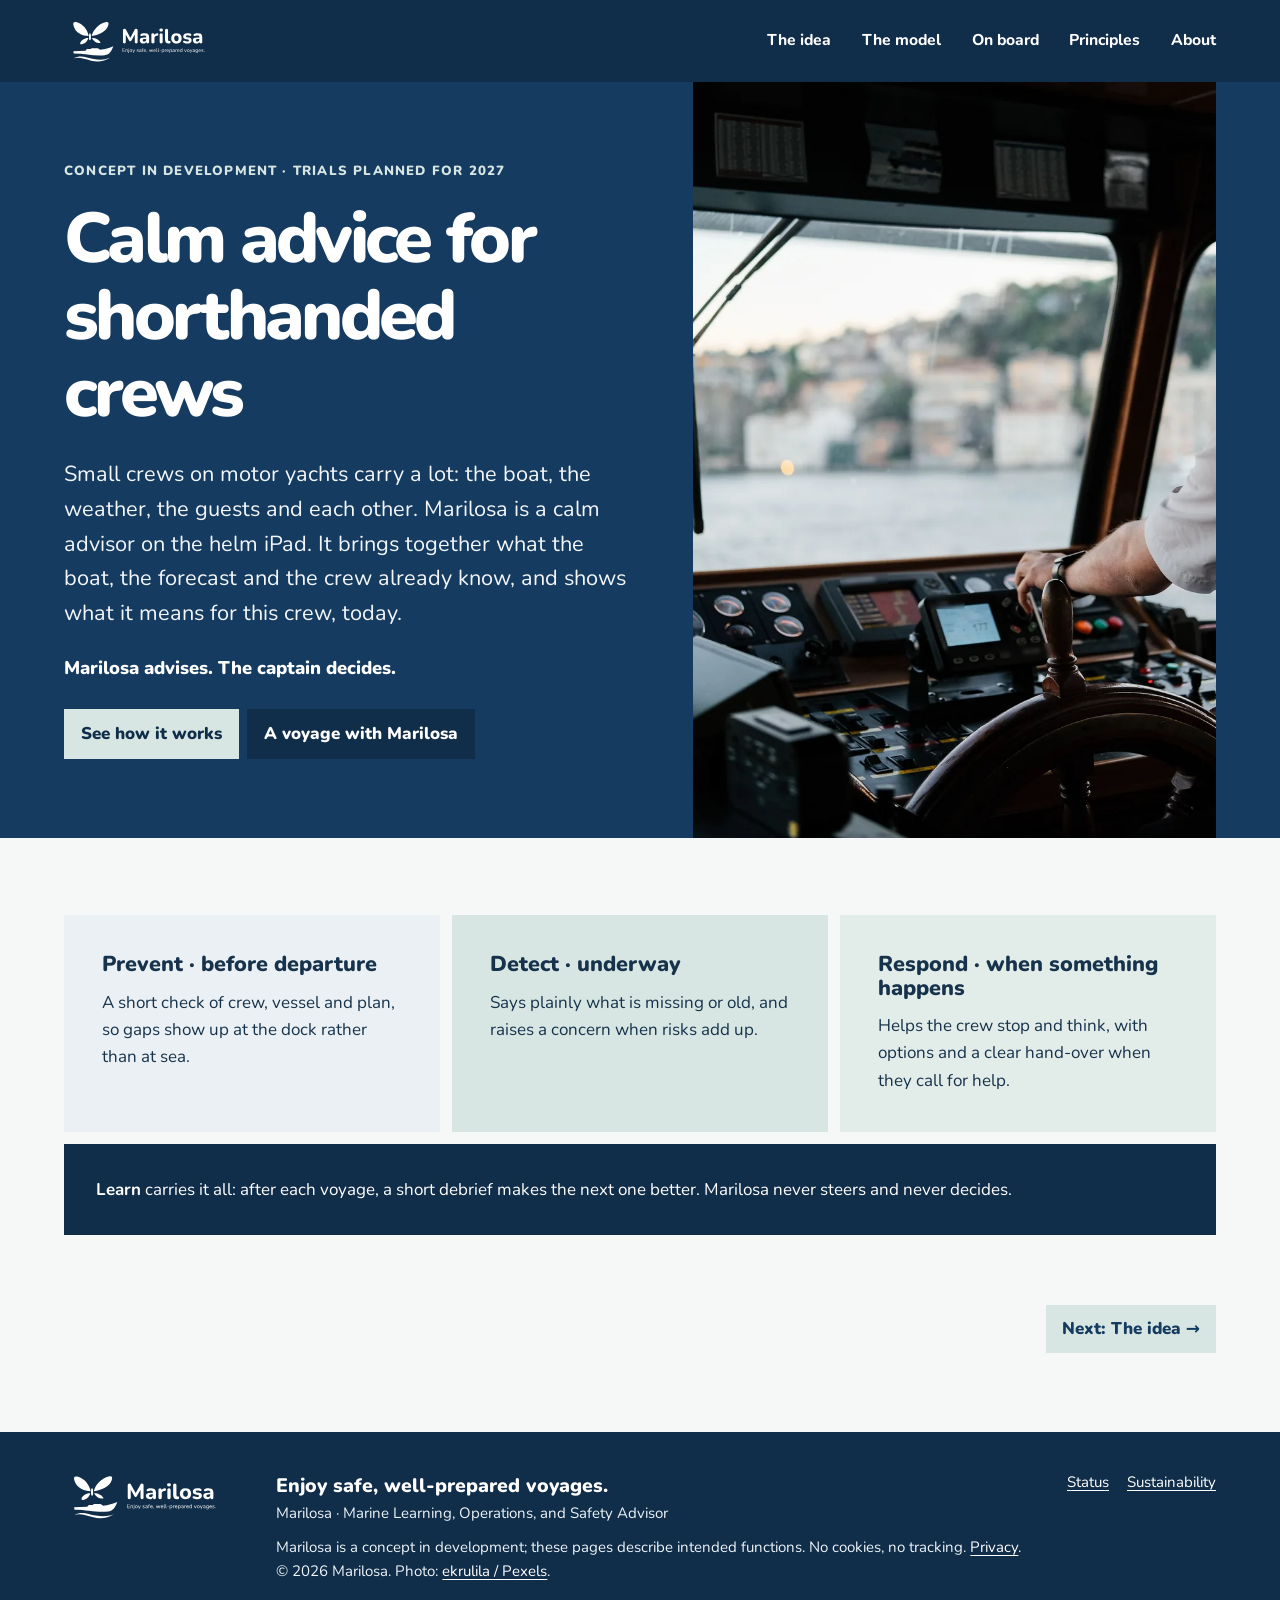
==== index.html @ 1bc6952c "Build Marilosa Design B for comparison" ====
<!doctype html>
<html lang="en">
<head>
<meta charset="utf-8">
<meta name="viewport" content="width=device-width, initial-scale=1">
<meta name="robots" content="noindex, nofollow">
<title>Marilosa · Calm advice for shorthanded crews</title>
<meta name="description" content="Marilosa is a concept for an advisory assistant for motor yachts with small crews. Marilosa advises. The captain decides.">
<link rel="icon" href="favicon.svg" type="image/svg+xml">
<link rel="apple-touch-icon" href="apple-touch-icon.png">
<link rel="canonical" href="https://marilosa.com/">
<meta property="og:type" content="website">
<meta property="og:url" content="https://marilosa.com/">
<meta property="og:site_name" content="Marilosa">
<meta property="og:title" content="Marilosa · Calm advice for shorthanded crews">
<meta property="og:description" content="Marilosa is a concept for an advisory assistant for motor yachts with small crews. Marilosa advises. The captain decides.">
<meta property="og:image" content="https://marilosa.com/assets/og-image.png">
<meta property="og:image:width" content="1200">
<meta property="og:image:height" content="630">
<meta name="twitter:card" content="summary_large_image">
<link rel="stylesheet" href="assets/site.css">
<script>document.documentElement.className='js'</script>
</head>
<body class="site page-home">
<header><div class="wrap">
  <a href="./" aria-label="Marilosa home"><img src="assets/marilosa-logo-white.svg" alt="Marilosa: Enjoy safe, well-prepared voyages."></a>
  <nav aria-label="Main"><a href="idea/">The idea</a><a href="model/">The model</a><a href="on-board/">On board</a><a href="principles/">Principles</a><a href="about/">About</a></nav>
  <details class="menu"><summary aria-label="Open menu">Menu</summary><nav aria-label="Main"><a href="idea/">The idea</a><a href="model/">The model</a><a href="on-board/">On board</a><a href="principles/">Principles</a><a href="about/">About</a></nav></details>
</div></header>
<main id="top">
<section class="page"><div class="wrap">
  <div class="hero"><div class="grid">
  <div>
    <span class="badge">Concept in development · trials planned for 2027</span>
    <h1>Calm advice for shorthanded crews</h1>
    <p class="lead">Small crews on motor yachts carry a lot: the boat, the weather, the guests and each other. Marilosa is a calm advisor on the helm iPad. It brings together what the boat, the forecast and the crew already know, and shows what it means for this crew, today.</p>
    <p class="core">Marilosa advises. The captain decides.</p>
    <p style="margin-top:20px"><a class="btn" href="model/">See how it works</a><a class="btn ghost" href="on-board/">A voyage with Marilosa</a></p>
  </div>
  <img class="photo" src="assets/photos/helm.webp" width="960" height="1200" alt="A captain’s hand on the wheel in a motor yacht wheelhouse, with instruments and a harbour town outside the windows." fetchpriority="high">
</div></div>
<div class="cols3 home-layers">
  <div class="card"><h3>Prevent · before departure</h3><p>A short check of crew, vessel and plan, so gaps show up at the dock rather than at sea.</p></div>
  <div class="card"><h3>Detect · underway</h3><p>Says plainly what is missing or old, and raises a concern when risks add up.</p></div>
  <div class="card"><h3>Respond · when something happens</h3><p>Helps the crew stop and think, with options and a clear hand-over when they call for help.</p></div>
</div>
<p class="learn-foundation"><b>Learn</b> carries it all: after each voyage, a short debrief makes the next one better. Marilosa never steers and never decides.</p>
  <div class="next"><span></span><a href="idea/">Next: The idea →</a></div>
</div></section>
</main>
<footer><div class="wrap">
  <img src="assets/marilosa-logo-white.svg" alt="Marilosa">
  <div>
    <p class="promise">Enjoy safe, well-prepared voyages.</p>
    <p>Marilosa · Marine Learning, Operations, and Safety Advisor</p>
    <p style="margin-top:10px">Marilosa is a concept in development; these pages describe intended functions. No cookies, no tracking. <a href="privacy.html" style="color:#fff">Privacy</a>. © 2026 Marilosa. Photo: <a href="https://www.pexels.com/photo/21753183/">ekrulila / Pexels</a>.</p>
  </div>
  <nav class="utility" aria-label="More about Marilosa"><a href="status/">Status</a><a href="sustainability/">Sustainability</a></nav>
</div></footer>
</body>
</html>
---- assets/site.css ----
@font-face {
  font-family: Nunito;
  src: url('../fonts/Nunito.ttf') format('truetype');
  font-weight: 200 1000;
  font-display: swap;
}

:root {
  --navy: #153b60;
  --deep: #102d49;
  --teal: #2b666e;
  --mist: #d7e6e2;
  --ice: #eaf0f3;
  --paper: #f6f8f8;
  --ink: #17334c;
  --muted: #435c6b;
  --white: #fff;
  --edge: clamp(20px, 5vw, 76px);
}

* { box-sizing: border-box; }
body {
  margin: 0;
  color: var(--ink);
  background: var(--paper);
  font: 1.0625rem/1.6 Nunito, system-ui, sans-serif;
}
img { display: block; max-width: 100%; }
a { color: var(--navy); text-underline-offset: .2em; }
a:hover { text-decoration-thickness: .13em; }
:focus-visible { outline: 3px solid #a46721; outline-offset: 4px; }
button, summary { font: inherit; }
p, ul, ol, h1, h2, h3, figure { margin: 0; }
h1, h2, h3 { line-height: 1.1; }
h1 { font-size: clamp(2.65rem, 5.5vw, 5.5rem); font-weight: 850; letter-spacing: -.052em; }
h2 { font-size: clamp(2rem, 3.6vw, 3.5rem); font-weight: 850; letter-spacing: -.04em; }
h3 { font-size: 1.35rem; font-weight: 850; }
.wrap { width: min(100%, 1440px); margin-inline: auto; padding-inline: var(--edge); }
.lead { max-width: 65ch; font-size: clamp(1.12rem, 1.7vw, 1.36rem); }
.note, .disclaimer { color: var(--muted); font-size: .94rem; }
.eyebrow, .badge {
  display: block;
  margin-bottom: 18px;
  color: var(--teal);
  font-size: .83rem;
  font-weight: 850;
  letter-spacing: .09em;
  text-transform: uppercase;
}

.site > header { position: relative; z-index: 2; color: var(--white); background: var(--deep); }
.site > header .wrap {
  display: flex;
  min-height: 82px;
  justify-content: space-between;
  align-items: center;
  gap: 24px;
}
.site > header img { width: 161px; height: auto; }
.site > header nav { display: flex; gap: clamp(14px, 2.4vw, 34px); align-items: center; }
.site > header nav a, footer a { color: var(--white); }
.site > header nav a { padding: 9px 0; font-size: .98rem; font-weight: 750; text-decoration: none; }
.site > header nav a:hover, .site > header nav a[aria-current] { text-decoration: underline; }
.menu { display: none; }

.page { padding-block: clamp(36px, 6.2vw, 96px); }
.pagehead { color: var(--white); background: var(--navy); }
.pagehead .wrap { min-height: 370px; display: grid; align-items: center; }
.pagehead .wrap:has(.mast-photo) { grid-template-columns: 1.12fr 1fr; gap: clamp(24px, 5vw, 74px); }
.pagehead .heading { padding-block: 48px; }
.pagehead h1 { max-width: 14ch; }
.pagehead .eyebrow { color: var(--mist); }
.mast-photo { width: 100%; height: 370px; object-fit: cover; }
.page-idea .mast-photo { object-position: 50% 53%; }
.page-on-board .mast-photo { object-position: 50% 62%; }
.page-about .pagehead .wrap { align-content: center; padding-block: 52px; }
.page-about .pagehead h1 { max-width: 20ch; }

.page-home .page { padding-top: 0; }
.hero {
  color: var(--white);
  background: var(--navy);
  margin-inline: calc(var(--edge) * -1);
  padding-inline: var(--edge);
  box-shadow: 0 0 0 100vmax var(--navy);
  clip-path: inset(0 -100vmax);
}
.hero .grid { display: grid; grid-template-columns: 1.08fr 1fr; align-items: stretch; gap: clamp(24px, 5vw, 76px); }
.hero .grid > div { padding-block: clamp(48px, 6.2vw, 96px); }
.hero .badge { color: var(--mist); }
.hero h1 { max-width: 13ch; }
.hero .lead { max-width: 53ch; margin-top: 24px; color: #f2f6f9; }
.hero .core { margin-top: 22px; font-size: 1.15rem; font-weight: 850; }
.hero img {
  width: 100%;
  height: 100%;
  min-height: 470px;
  max-height: 760px;
  object-fit: cover;
  object-position: 52% 54%;
}
.btn {
  display: inline-flex;
  min-height: 46px;
  align-items: center;
  padding: 11px 17px;
  margin: 7px 8px 0 0;
  background: var(--mist);
  color: var(--deep);
  font-weight: 850;
  text-decoration: none;
}
.btn.ghost { background: var(--deep); color: var(--white); }
.btn:hover, .next a:hover { text-decoration: underline; }
.cols3 { display: grid; grid-template-columns: repeat(3, minmax(0, 1fr)); gap: 12px; margin-top: 35px; }
.cols3 > div { padding: clamp(18px, 3vw, 38px); background: var(--ice); }
.home-layers { margin-top: clamp(32px, 6vw, 82px); }
.home-layers > div:nth-child(2) { background: var(--mist); }
.home-layers > div:nth-child(3) { background: #e2ece8; }
.home-layers h3 { margin-bottom: 12px; }
.learn-foundation { margin-top: 12px; padding: clamp(20px, 3vw, 32px); background: var(--deep); color: var(--white); }
.stat { margin-bottom: 12px; font-size: clamp(2.5rem, 5vw, 4.7rem); font-weight: 900; letter-spacing: -.05em; line-height: .95; }
.note { margin-top: 20px; max-width: 86ch; }

.page-model .page { background: var(--ice); }
.viewer { scroll-margin-top: 20px; }
.mvhead { margin-bottom: 22px; }
.mvh { max-width: 13ch; }
.stage { background: var(--white); }
.stage img { width: 100%; height: auto; }
.stage figure + figure { margin-top: 32px; }
.stage figcaption, .side { padding: clamp(18px, 3vw, 32px); }
.stage figcaption b, .cap b { display: block; margin-bottom: 8px; color: var(--teal); font-size: .91rem; }
.side { display: none; background: var(--mist); }
.js .side { display: block; }
.js .viewer figure, .js .viewer figcaption { display: none; }
.js .viewer figure.on { display: block; margin: 0; }
.vbar { display: grid; grid-template-columns: 1fr 1fr; gap: 9px; margin-top: 22px; }
.vbar button { min-height: 44px; border: 0; color: var(--deep); background: var(--white); font-weight: 850; cursor: pointer; }
.vbar .fwd { color: var(--white); background: var(--navy); }
.vbar button[disabled] { color: var(--muted); background: var(--ice); cursor: default; }
.dotrow { grid-column: 1 / -1; display: flex; flex-wrap: wrap; gap: 5px 12px; align-items: center; }
.dots { display: flex; }
.dots button { width: 28px; min-height: 44px; padding: 0; background: transparent; }
.dots button::after { content: ''; display: block; margin: auto; width: 10px; height: 10px; border-radius: 50%; background: var(--muted); }
.dots button.on::after { width: 14px; height: 14px; background: var(--navy); }
.count, .hint { color: var(--muted); font-size: .88rem; }
.hint { margin-top: 12px; }
@media (min-width: 900px) {
  .js .mv {
    display: grid;
    grid-template-columns: minmax(0, 1fr) minmax(250px, .56fr);
    grid-template-areas: 'stage head' 'stage side';
    align-items: start;
    gap: 16px clamp(24px, 4.2vw, 60px);
  }
  .js .stage { grid-area: stage; }
  .js .mvhead { grid-area: head; }
  .js .side { grid-area: side; align-self: start; }
}

.disclaimer { margin-block: 16px 0; padding: 14px 18px; background: var(--ice); max-width: 78ch; }
.scene { display: grid; grid-template-columns: minmax(140px, .3fr) minmax(0, 1fr); gap: clamp(18px, 5vw, 72px); margin-block: 22px; background: var(--ice); padding: clamp(20px, 3vw, 42px); }
.scene:nth-of-type(even) { background: var(--mist); }
.scene .when { color: var(--navy); font-size: 1.35rem; font-weight: 900; line-height: 1.16; }
.scene .when span { display: block; margin-top: 8px; font-size: .88rem; font-weight: 750; color: var(--muted); }
.scene p + p { margin-top: 12px; }
.say { margin-block: 12px; padding: 14px 18px; background: var(--white); }
.say b { display: block; color: var(--teal); font-size: .87rem; margin-bottom: 3px; }
.say.crew { background: #f4f8f9; }
.say.concern { background: #f7ede0; }

.pr { list-style: none; padding: 0; display: grid; grid-template-columns: repeat(2, minmax(0, 1fr)); gap: 10px; }
.pr li, .sdg > div { padding: clamp(19px, 3vw, 32px); background: var(--ice); }
.pr li:nth-child(4n+2), .pr li:nth-child(4n+3) { background: var(--mist); }
.pr b, .sdg b { display: block; color: var(--navy); font-weight: 850; margin-bottom: 5px; }
.sdg { display: grid; grid-template-columns: repeat(auto-fit, minmax(min(100%, 190px), 1fr)); gap: 10px; margin-top: 22px; }
.moved-section { margin-top: clamp(42px, 7vw, 90px); }
.moved-section h2 { margin-bottom: 14px; }
.two { display: grid; grid-template-columns: minmax(0, 1.6fr) minmax(0, 1fr); gap: clamp(20px, 5vw, 74px); align-items: center !important; padding: clamp(20px, 4vw, 60px); background: var(--mist); }
.two h2 { margin-bottom: 12px; }
.two .photo { width: 100%; height: auto; max-height: 330px; object-fit: cover; }
.status { display: grid; grid-template-columns: 1fr 1fr; gap: 22px; overflow-wrap: anywhere; }
.status > div { padding: clamp(18px, 3vw, 35px); background: var(--ice); }
.status h3 { margin-bottom: 8px; }
.status ol { padding-left: 1.2em; }
.status li + li { margin-top: 8px; }

.next { display: flex; gap: 15px; justify-content: space-between; margin-top: clamp(34px, 5.5vw, 76px); }
.next a { display: inline-flex; align-items: center; min-height: 44px; background: var(--mist); padding: 10px 16px; text-decoration: none; font-weight: 850; }
.next a:hover { text-decoration: underline; }
footer { padding-block: 38px; color: var(--white); background: var(--deep); }
footer .wrap { display: grid; grid-template-columns: 174px 1fr auto; align-items: start; gap: clamp(20px, 3vw, 44px); }
footer img { width: 174px; }
footer p { color: #ecf4f8; font-size: .94rem; }
footer .promise { font-size: 1.22rem; font-weight: 850; color: var(--white); }
.utility { display: flex; flex-wrap: wrap; gap: 6px 18px; font-size: .94rem; }
.privacy { background: var(--mist); }
.privacy .wrap { max-width: 880px; padding: clamp(22px, 6vw, 70px); background: var(--paper); min-height: 100vh; overflow-wrap: anywhere; }
.privacy header img { width: 174px; margin-bottom: 42px; }
.privacy h1 { font-size: clamp(2.5rem, 6vw, 4.4rem); }
.privacy h2 { margin: 26px 0 7px; font-size: 1.45rem; letter-spacing: -.015em; }
.privacy .muted { color: var(--muted); margin-top: 5px; }

@media (max-width: 899px) {
  .site > header .wrap { min-height: 67px; }
  .site > header .wrap > nav { display: none; }
  .menu { display: block; position: relative; }
  .menu summary { display: grid; place-items: center; min-width: 76px; min-height: 44px; padding: 5px 12px; background: var(--navy); color: var(--white); font-weight: 850; cursor: pointer; list-style: none; }
  .menu summary::-webkit-details-marker { display: none; }
  .site > header .menu nav { position: absolute; display: grid; gap: 0; right: 0; top: calc(100% + 8px); width: min(260px, 80vw); padding: 8px; background: var(--deep); }
  .site > header .menu nav a { padding: 11px 12px; }
  .pagehead .wrap { min-height: auto; }
  .pagehead .wrap:has(.mast-photo) { grid-template-columns: 1fr; gap: 0; padding-bottom: 18px; }
  .pagehead .heading { padding-block: 32px 24px; }
  .mast-photo { height: clamp(190px, 37vw, 330px); }
  .hero .grid { grid-template-columns: 1fr; gap: 0; }
  .hero .grid > div { padding-block: 36px 24px; }
  .hero img { min-height: 0; height: clamp(245px, 53vw, 460px); }
  .js .mvhead { margin-bottom: 20px; }
  .js .side { margin-top: 10px; }
  footer .wrap { grid-template-columns: 1fr; gap: 18px; }
}
@media (max-width: 590px) {
  h1 { font-size: clamp(2.42rem, 10.5vw, 3.4rem); }
  .cols3, .scene, .pr, .two, .status { grid-template-columns: 1fr; }
  .scene { gap: 14px; }
  .next { flex-wrap: wrap; }
}
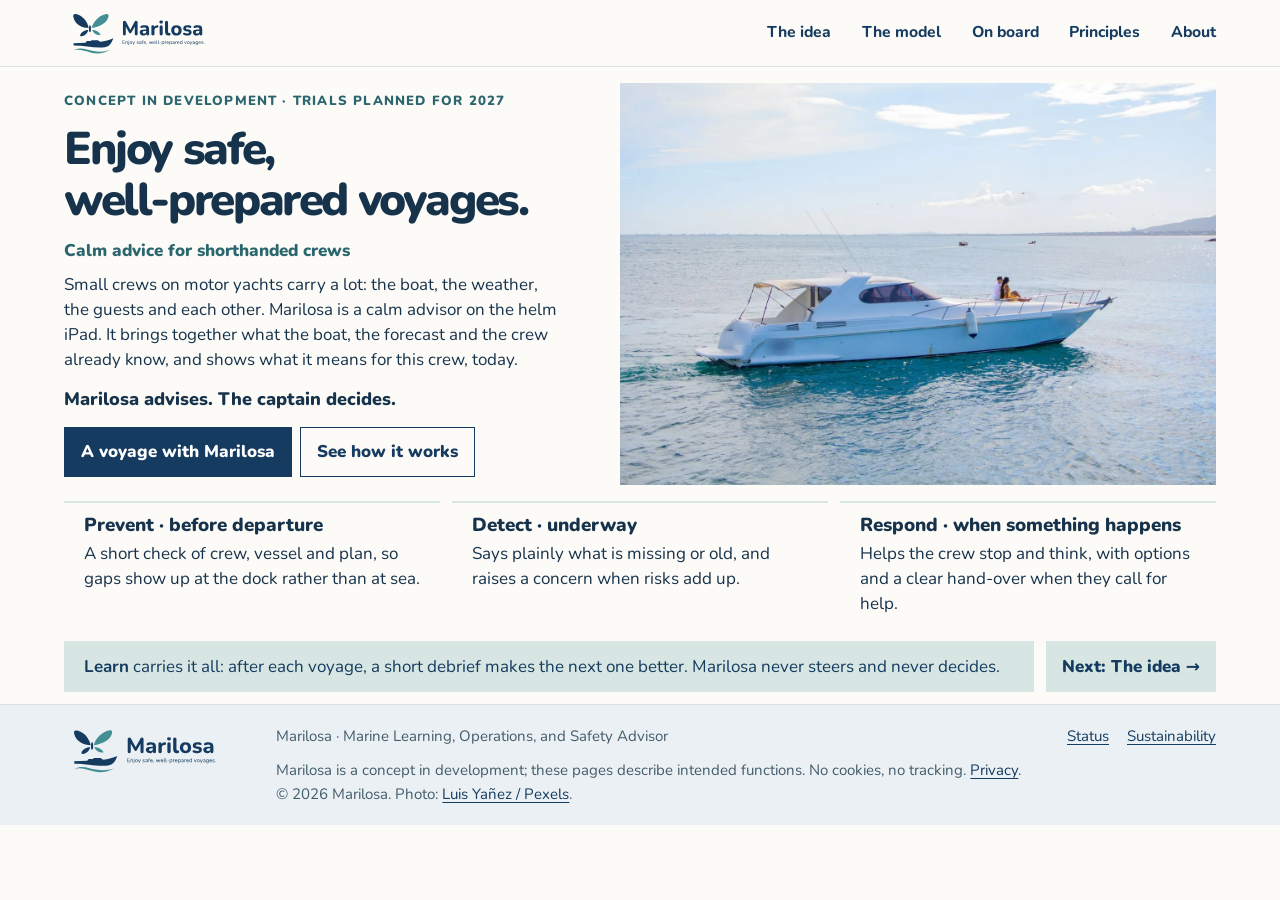
==== commit a5285583: "Lead Design B with a daylight voyage" ====
--- a/index.html
+++ b/index.html
@@ -23,7 +23,7 @@
 </head>
 <body class="site page-home">
 <header><div class="wrap">
-  <a href="./" aria-label="Marilosa home"><img src="assets/marilosa-logo-white.svg" alt="Marilosa: Enjoy safe, well-prepared voyages."></a>
+  <a href="./" aria-label="Marilosa home"><img src="assets/marilosa-logo.svg" alt="Marilosa: Enjoy safe, well-prepared voyages."></a>
   <nav aria-label="Main"><a href="idea/">The idea</a><a href="model/">The model</a><a href="on-board/">On board</a><a href="principles/">Principles</a><a href="about/">About</a></nav>
   <details class="menu"><summary aria-label="Open menu">Menu</summary><nav aria-label="Main"><a href="idea/">The idea</a><a href="model/">The model</a><a href="on-board/">On board</a><a href="principles/">Principles</a><a href="about/">About</a></nav></details>
 </div></header>
@@ -32,12 +32,13 @@
   <div class="hero"><div class="grid">
   <div>
     <span class="badge">Concept in development · trials planned for 2027</span>
-    <h1>Calm advice for shorthanded crews</h1>
+    <h1>Enjoy safe, <span>well-prepared</span> voyages.</h1>
+    <p class="hero-subtitle">Calm advice for shorthanded crews</p>
     <p class="lead">Small crews on motor yachts carry a lot: the boat, the weather, the guests and each other. Marilosa is a calm advisor on the helm iPad. It brings together what the boat, the forecast and the crew already know, and shows what it means for this crew, today.</p>
     <p class="core">Marilosa advises. The captain decides.</p>
-    <p style="margin-top:20px"><a class="btn" href="model/">See how it works</a><a class="btn ghost" href="on-board/">A voyage with Marilosa</a></p>
+    <p class="hero-actions"><a class="btn" href="on-board/">A voyage with Marilosa</a><a class="btn ghost" href="model/">See how it works</a></p>
   </div>
-  <img class="photo" src="assets/photos/helm.webp" width="960" height="1200" alt="A captain’s hand on the wheel in a motor yacht wheelhouse, with instruments and a harbour town outside the windows." fetchpriority="high">
+  <img class="photo" src="assets/photos/voyage.webp" width="1440" height="960" alt="Two people on the bow of a motor yacht cruising in calm water under a bright sky." fetchpriority="high">
 </div></div>
 <div class="cols3 home-layers">
   <div class="card"><h3>Prevent · before departure</h3><p>A short check of crew, vessel and plan, so gaps show up at the dock rather than at sea.</p></div>
@@ -49,11 +50,10 @@
 </div></section>
 </main>
 <footer><div class="wrap">
-  <img src="assets/marilosa-logo-white.svg" alt="Marilosa">
+  <img src="assets/marilosa-logo.svg" alt="Marilosa">
   <div>
-    <p class="promise">Enjoy safe, well-prepared voyages.</p>
     <p>Marilosa · Marine Learning, Operations, and Safety Advisor</p>
-    <p style="margin-top:10px">Marilosa is a concept in development; these pages describe intended functions. No cookies, no tracking. <a href="privacy.html" style="color:#fff">Privacy</a>. © 2026 Marilosa. Photo: <a href="https://www.pexels.com/photo/21753183/">ekrulila / Pexels</a>.</p>
+    <p style="margin-top:10px">Marilosa is a concept in development; these pages describe intended functions. No cookies, no tracking. <a href="privacy.html">Privacy</a>. © 2026 Marilosa. Photo: <a href="https://www.pexels.com/photo/couple-sitting-and-sailing-on-motor-yacht-26986239/">Luis Yañez / Pexels</a>.</p>
   </div>
   <nav class="utility" aria-label="More about Marilosa"><a href="status/">Status</a><a href="sustainability/">Sustainability</a></nav>
 </div></footer>
--- a/assets/site.css
+++ b/assets/site.css
@@ -11,7 +11,9 @@
   --teal: #2b666e;
   --mist: #d7e6e2;
   --ice: #eaf0f3;
-  --paper: #f6f8f8;
+  --paper: #fcfbf7;
+  --sand: #f3f1e9;
+  --line: #dbe3e1;
   --ink: #17334c;
   --muted: #435c6b;
   --white: #fff;
@@ -19,6 +21,7 @@
 }
 
 * { box-sizing: border-box; }
+html { scroll-padding-top: 94px; }
 body {
   margin: 0;
   color: var(--ink);
@@ -48,7 +51,7 @@
   text-transform: uppercase;
 }
 
-.site > header { position: relative; z-index: 2; color: var(--white); background: var(--deep); }
+.site > header { position: sticky; top: 0; z-index: 2; background: var(--paper); border-bottom: 1px solid var(--line); }
 .site > header .wrap {
   display: flex;
   min-height: 82px;
@@ -58,18 +61,16 @@
 }
 .site > header img { width: 161px; height: auto; }
 .site > header nav { display: flex; gap: clamp(14px, 2.4vw, 34px); align-items: center; }
-.site > header nav a, footer a { color: var(--white); }
 .site > header nav a { padding: 9px 0; font-size: .98rem; font-weight: 750; text-decoration: none; }
 .site > header nav a:hover, .site > header nav a[aria-current] { text-decoration: underline; }
 .menu { display: none; }
 
 .page { padding-block: clamp(36px, 6.2vw, 96px); }
-.pagehead { color: var(--white); background: var(--navy); }
+.pagehead { background: var(--sand); }
 .pagehead .wrap { min-height: 370px; display: grid; align-items: center; }
 .pagehead .wrap:has(.mast-photo) { grid-template-columns: 1.12fr 1fr; gap: clamp(24px, 5vw, 74px); }
 .pagehead .heading { padding-block: 48px; }
 .pagehead h1 { max-width: 14ch; }
-.pagehead .eyebrow { color: var(--mist); }
 .mast-photo { width: 100%; height: 370px; object-fit: cover; }
 .page-idea .mast-photo { object-position: 50% 53%; }
 .page-on-board .mast-photo { object-position: 50% 62%; }
@@ -77,48 +78,42 @@
 .page-about .pagehead h1 { max-width: 20ch; }
 
 .page-home .page { padding-top: 0; }
-.hero {
-  color: var(--white);
-  background: var(--navy);
-  margin-inline: calc(var(--edge) * -1);
-  padding-inline: var(--edge);
-  box-shadow: 0 0 0 100vmax var(--navy);
-  clip-path: inset(0 -100vmax);
-}
-.hero .grid { display: grid; grid-template-columns: 1.08fr 1fr; align-items: stretch; gap: clamp(24px, 5vw, 76px); }
+.hero { padding-top: clamp(16px, 3vh, 32px); }
+.hero .grid { display: grid; grid-template-columns: minmax(0, .91fr) minmax(0, 1.09fr); align-items: stretch; gap: clamp(24px, 4.5vw, 66px); }
 .hero .grid > div { padding-block: clamp(48px, 6.2vw, 96px); }
-.hero .badge { color: var(--mist); }
 .hero h1 { max-width: 13ch; }
-.hero .lead { max-width: 53ch; margin-top: 24px; color: #f2f6f9; }
-.hero .core { margin-top: 22px; font-size: 1.15rem; font-weight: 850; }
+.hero h1 span { white-space: nowrap; }
+.hero-subtitle { margin-top: 12px; color: var(--teal); font-weight: 850; }
+.hero .lead { max-width: 53ch; margin-top: 12px; }
+.hero .core { margin-top: 14px; font-size: 1.13rem; font-weight: 850; }
+.hero-actions { display: flex; flex-wrap: wrap; gap: 8px; margin-top: 15px; }
 .hero img {
   width: 100%;
   height: 100%;
   min-height: 470px;
   max-height: 760px;
   object-fit: cover;
-  object-position: 52% 54%;
+  object-position: center;
 }
 .btn {
   display: inline-flex;
   min-height: 46px;
   align-items: center;
-  padding: 11px 17px;
-  margin: 7px 8px 0 0;
-  background: var(--mist);
-  color: var(--deep);
+  padding: 10px 16px;
+  border: 1px solid var(--navy);
+  background: var(--navy);
+  color: var(--white);
   font-weight: 850;
   text-decoration: none;
 }
-.btn.ghost { background: var(--deep); color: var(--white); }
+.btn.ghost { background: transparent; color: var(--navy); }
 .btn:hover, .next a:hover { text-decoration: underline; }
 .cols3 { display: grid; grid-template-columns: repeat(3, minmax(0, 1fr)); gap: 12px; margin-top: 35px; }
 .cols3 > div { padding: clamp(18px, 3vw, 38px); background: var(--ice); }
 .home-layers { margin-top: clamp(32px, 6vw, 82px); }
-.home-layers > div:nth-child(2) { background: var(--mist); }
-.home-layers > div:nth-child(3) { background: #e2ece8; }
+.home-layers > .card { background: var(--paper); border-top: 2px solid var(--mist); }
 .home-layers h3 { margin-bottom: 12px; }
-.learn-foundation { margin-top: 12px; padding: clamp(20px, 3vw, 32px); background: var(--deep); color: var(--white); }
+.learn-foundation { margin-top: 12px; padding: clamp(20px, 3vw, 32px); background: var(--mist); color: var(--navy); }
 .stat { margin-bottom: 12px; font-size: clamp(2.5rem, 5vw, 4.7rem); font-weight: 900; letter-spacing: -.05em; line-height: .95; }
 .note { margin-top: 20px; max-width: 86ch; }
 
@@ -189,11 +184,11 @@
 .next { display: flex; gap: 15px; justify-content: space-between; margin-top: clamp(34px, 5.5vw, 76px); }
 .next a { display: inline-flex; align-items: center; min-height: 44px; background: var(--mist); padding: 10px 16px; text-decoration: none; font-weight: 850; }
 .next a:hover { text-decoration: underline; }
-footer { padding-block: 38px; color: var(--white); background: var(--deep); }
+footer { padding-block: 38px; background: var(--ice); border-top: 1px solid var(--line); }
 footer .wrap { display: grid; grid-template-columns: 174px 1fr auto; align-items: start; gap: clamp(20px, 3vw, 44px); }
 footer img { width: 174px; }
-footer p { color: #ecf4f8; font-size: .94rem; }
-footer .promise { font-size: 1.22rem; font-weight: 850; color: var(--white); }
+footer p { color: var(--muted); font-size: .94rem; }
+footer .promise { font-size: 1.22rem; font-weight: 850; color: var(--navy); }
 .utility { display: flex; flex-wrap: wrap; gap: 6px 18px; font-size: .94rem; }
 .privacy { background: var(--mist); }
 .privacy .wrap { max-width: 880px; padding: clamp(22px, 6vw, 70px); background: var(--paper); min-height: 100vh; overflow-wrap: anywhere; }
@@ -202,20 +197,54 @@
 .privacy h2 { margin: 26px 0 7px; font-size: 1.45rem; letter-spacing: -.015em; }
 .privacy .muted { color: var(--muted); margin-top: 5px; }
 
+@media (min-width: 900px) {
+  .page-home > header .wrap { min-height: 66px; }
+  .page-home .page { padding-bottom: 12px; }
+  .hero { padding-top: 16px; }
+  .hero .grid > div { padding-block: 8px; }
+  .hero .badge { margin-bottom: 12px; }
+  .hero h1 { max-width: none; font-size: clamp(2.55rem, 3.58vw, 3.5rem); }
+  .hero .lead { margin-top: 8px; font-size: clamp(1.06rem, 1.22vw, 1.18rem); line-height: 1.48; }
+  .hero .core { margin-top: 12px; }
+  .hero-actions { margin-top: 14px; }
+  .hero img { height: 0; min-height: 100%; max-height: none; }
+  .home-layers { margin-top: 16px; }
+  .home-layers > .card { padding: 12px 20px; }
+  .home-layers h3 { margin-bottom: 7px; font-size: 1.18rem; }
+  .home-layers p { line-height: 1.46; }
+  .learn-foundation { padding: 12px 20px; }
+  .page-home .next { margin-top: 13px; }
+  .page-home footer { padding-block: 19px; }
+}
+@media (min-width: 1120px) {
+  .page-home .page > .wrap {
+    display: grid;
+    grid-template-columns: minmax(0, 1fr) auto;
+    column-gap: 12px;
+  }
+  .page-home .hero, .home-layers { grid-column: 1 / -1; }
+  .page-home .next { align-items: stretch; margin-top: 12px; }
+  .page-home .next > span { display: none; }
+}
+
 @media (max-width: 899px) {
+  html { scroll-padding-top: 79px; }
   .site > header .wrap { min-height: 67px; }
   .site > header .wrap > nav { display: none; }
   .menu { display: block; position: relative; }
-  .menu summary { display: grid; place-items: center; min-width: 76px; min-height: 44px; padding: 5px 12px; background: var(--navy); color: var(--white); font-weight: 850; cursor: pointer; list-style: none; }
+  .menu summary { display: grid; place-items: center; min-width: 76px; min-height: 44px; padding: 5px 12px; background: var(--mist); color: var(--navy); font-weight: 850; cursor: pointer; list-style: none; }
   .menu summary::-webkit-details-marker { display: none; }
-  .site > header .menu nav { position: absolute; display: grid; gap: 0; right: 0; top: calc(100% + 8px); width: min(260px, 80vw); padding: 8px; background: var(--deep); }
+  .site > header .menu nav { position: absolute; display: grid; gap: 0; right: 0; top: calc(100% + 8px); width: min(260px, 80vw); max-height: calc(100dvh - 76px); overflow-y: auto; padding: 8px; background: var(--paper); border: 1px solid var(--line); }
   .site > header .menu nav a { padding: 11px 12px; }
   .pagehead .wrap { min-height: auto; }
   .pagehead .wrap:has(.mast-photo) { grid-template-columns: 1fr; gap: 0; padding-bottom: 18px; }
   .pagehead .heading { padding-block: 32px 24px; }
   .mast-photo { height: clamp(190px, 37vw, 330px); }
   .hero .grid { grid-template-columns: 1fr; gap: 0; }
-  .hero .grid > div { padding-block: 36px 24px; }
+  .hero .grid > div { padding-block: 10px 22px; }
+  .hero img { grid-row: 1; }
+  .hero .grid > div { grid-row: 2; }
+  .hero .badge { margin-bottom: 9px; }
   .hero img { min-height: 0; height: clamp(245px, 53vw, 460px); }
   .js .mvhead { margin-bottom: 20px; }
   .js .side { margin-top: 10px; }
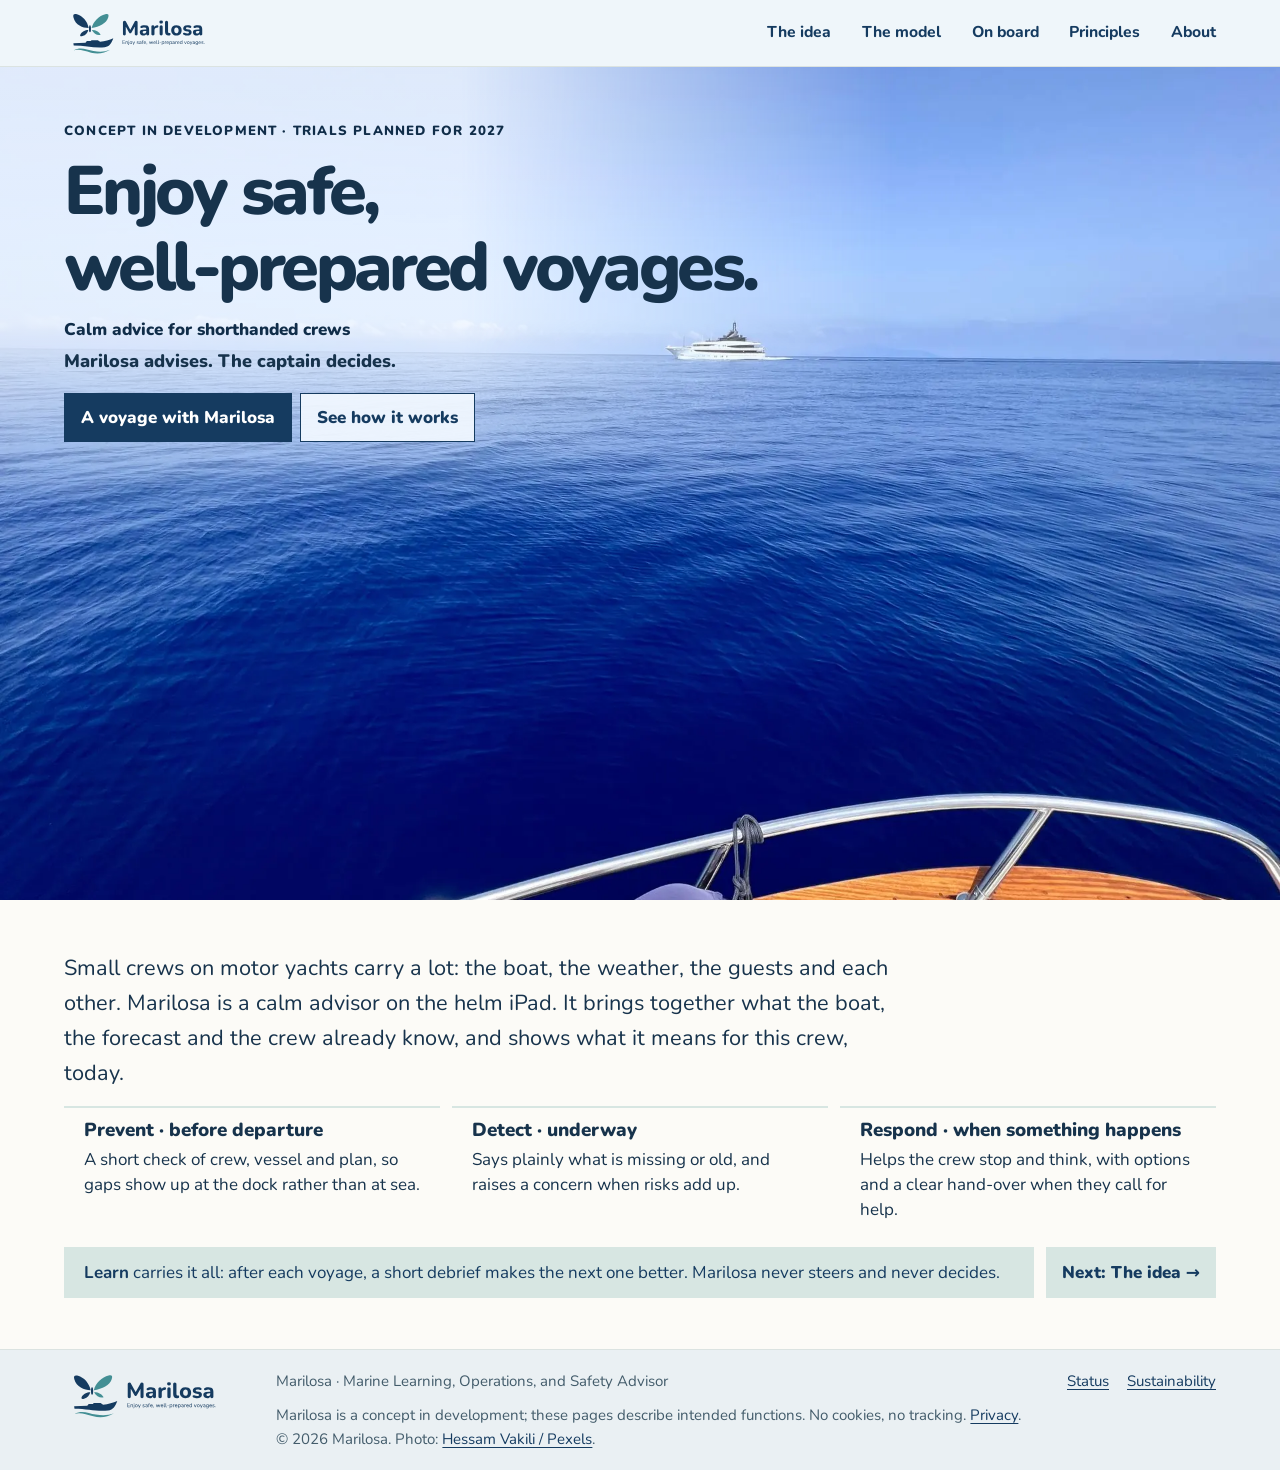
==== commit 8ff8da45: "Give Design B a full-screen ocean opening" ====
--- a/index.html
+++ b/index.html
@@ -28,18 +28,18 @@
   <details class="menu"><summary aria-label="Open menu">Menu</summary><nav aria-label="Main"><a href="idea/">The idea</a><a href="model/">The model</a><a href="on-board/">On board</a><a href="principles/">Principles</a><a href="about/">About</a></nav></details>
 </div></header>
 <main id="top">
-<section class="page"><div class="wrap">
-  <div class="hero"><div class="grid">
-  <div>
+<section class="hero" aria-labelledby="home-heading">
+  <img class="hero-photo" src="assets/photos/open-ocean.webp" width="1920" height="1440" alt="" fetchpriority="high">
+  <div class="wrap hero-content">
     <span class="badge">Concept in development · trials planned for 2027</span>
-    <h1>Enjoy safe, <span>well-prepared</span> voyages.</h1>
+    <h1 id="home-heading">Enjoy safe, <span>well-prepared</span> voyages.</h1>
     <p class="hero-subtitle">Calm advice for shorthanded crews</p>
-    <p class="lead">Small crews on motor yachts carry a lot: the boat, the weather, the guests and each other. Marilosa is a calm advisor on the helm iPad. It brings together what the boat, the forecast and the crew already know, and shows what it means for this crew, today.</p>
     <p class="core">Marilosa advises. The captain decides.</p>
     <p class="hero-actions"><a class="btn" href="on-board/">A voyage with Marilosa</a><a class="btn ghost" href="model/">See how it works</a></p>
   </div>
-  <img class="photo" src="assets/photos/voyage.webp" width="1440" height="960" alt="Two people on the bow of a motor yacht cruising in calm water under a bright sky." fetchpriority="high">
-</div></div>
+</section>
+<section class="page"><div class="wrap">
+  <p class="lead">Small crews on motor yachts carry a lot: the boat, the weather, the guests and each other. Marilosa is a calm advisor on the helm iPad. It brings together what the boat, the forecast and the crew already know, and shows what it means for this crew, today.</p>
 <div class="cols3 home-layers">
   <div class="card"><h3>Prevent · before departure</h3><p>A short check of crew, vessel and plan, so gaps show up at the dock rather than at sea.</p></div>
   <div class="card"><h3>Detect · underway</h3><p>Says plainly what is missing or old, and raises a concern when risks add up.</p></div>
@@ -53,7 +53,7 @@
   <img src="assets/marilosa-logo.svg" alt="Marilosa">
   <div>
     <p>Marilosa · Marine Learning, Operations, and Safety Advisor</p>
-    <p style="margin-top:10px">Marilosa is a concept in development; these pages describe intended functions. No cookies, no tracking. <a href="privacy.html">Privacy</a>. © 2026 Marilosa. Photo: <a href="https://www.pexels.com/photo/couple-sitting-and-sailing-on-motor-yacht-26986239/">Luis Yañez / Pexels</a>.</p>
+    <p style="margin-top:10px">Marilosa is a concept in development; these pages describe intended functions. No cookies, no tracking. <a href="privacy.html">Privacy</a>. © 2026 Marilosa. Photo: <a href="https://www.pexels.com/photo/clear-sky-over-blue-sea-with-vessel-15027791/">Hessam Vakili / Pexels</a>.</p>
   </div>
   <nav class="utility" aria-label="More about Marilosa"><a href="status/">Status</a><a href="sustainability/">Sustainability</a></nav>
 </div></footer>
--- a/assets/site.css
+++ b/assets/site.css
@@ -77,24 +77,45 @@
 .page-about .pagehead .wrap { align-content: center; padding-block: 52px; }
 .page-about .pagehead h1 { max-width: 20ch; }
 
-.page-home .page { padding-top: 0; }
-.hero { padding-top: clamp(16px, 3vh, 32px); }
-.hero .grid { display: grid; grid-template-columns: minmax(0, .91fr) minmax(0, 1.09fr); align-items: stretch; gap: clamp(24px, 4.5vw, 66px); }
-.hero .grid > div { padding-block: clamp(48px, 6.2vw, 96px); }
-.hero h1 { max-width: 13ch; }
-.hero h1 span { white-space: nowrap; }
-.hero-subtitle { margin-top: 12px; color: var(--teal); font-weight: 850; }
-.hero .lead { max-width: 53ch; margin-top: 12px; }
-.hero .core { margin-top: 14px; font-size: 1.13rem; font-weight: 850; }
-.hero-actions { display: flex; flex-wrap: wrap; gap: 8px; margin-top: 15px; }
-.hero img {
+.page-home { --home-header-height: 67px; }
+.page-home > header { background: #eff6fa; }
+.page-home > header .wrap { min-height: calc(var(--home-header-height) - 1px); }
+.hero {
+  position: relative;
+  isolation: isolate;
+  min-height: max(31rem, 100vh);
+  min-height: max(31rem, 100svh);
+  margin-top: calc(-1 * var(--home-header-height));
+  padding-block: calc(var(--home-header-height) + clamp(24px, 6vh, 68px)) 36px;
+  background: #e4eef8;
+}
+.hero-photo, .hero::before {
+  position: absolute;
+  inset: 0;
   width: 100%;
   height: 100%;
-  min-height: 470px;
-  max-height: 760px;
+}
+.hero-photo {
+  z-index: -2;
   object-fit: cover;
-  object-position: center;
-}
+  object-position: center 28%;
+}
+.hero::before {
+  z-index: -1;
+  content: '';
+  background: linear-gradient(180deg, #f2f8ffd9 0%, #f2f8ffd1 20rem, #f2f8ff00 32rem);
+}
+.hero h1 {
+  max-width: 17ch;
+  font-size: clamp(2.65rem, 5.35vw, 5.5rem);
+}
+.hero h1 span { white-space: nowrap; }
+.hero .badge { margin-bottom: 12px; color: var(--deep); }
+.hero-subtitle { margin-top: 11px; color: var(--deep); font-weight: 850; }
+.hero .core { margin-top: 4px; font-size: 1.13rem; font-weight: 850; }
+.hero-actions { display: flex; flex-wrap: wrap; gap: 8px; margin-top: 17px; }
+.page-home .page { padding-block: clamp(26px, 4vw, 56px); }
+.page-home .page .lead { grid-column: 1 / -1; }
 .btn {
   display: inline-flex;
   min-height: 46px;
@@ -106,7 +127,7 @@
   font-weight: 850;
   text-decoration: none;
 }
-.btn.ghost { background: transparent; color: var(--navy); }
+.btn.ghost { background: #f2f8ffed; color: var(--navy); }
 .btn:hover, .next a:hover { text-decoration: underline; }
 .cols3 { display: grid; grid-template-columns: repeat(3, minmax(0, 1fr)); gap: 12px; margin-top: 35px; }
 .cols3 > div { padding: clamp(18px, 3vw, 38px); background: var(--ice); }
@@ -198,16 +219,7 @@
 .privacy .muted { color: var(--muted); margin-top: 5px; }
 
 @media (min-width: 900px) {
-  .page-home > header .wrap { min-height: 66px; }
-  .page-home .page { padding-bottom: 12px; }
-  .hero { padding-top: 16px; }
-  .hero .grid > div { padding-block: 8px; }
-  .hero .badge { margin-bottom: 12px; }
-  .hero h1 { max-width: none; font-size: clamp(2.55rem, 3.58vw, 3.5rem); }
-  .hero .lead { margin-top: 8px; font-size: clamp(1.06rem, 1.22vw, 1.18rem); line-height: 1.48; }
-  .hero .core { margin-top: 12px; }
-  .hero-actions { margin-top: 14px; }
-  .hero img { height: 0; min-height: 100%; max-height: none; }
+  .hero::before { mask-image: linear-gradient(90deg, #000 36%, transparent 70%); }
   .home-layers { margin-top: 16px; }
   .home-layers > .card { padding: 12px 20px; }
   .home-layers h3 { margin-bottom: 7px; font-size: 1.18rem; }
@@ -222,7 +234,7 @@
     grid-template-columns: minmax(0, 1fr) auto;
     column-gap: 12px;
   }
-  .page-home .hero, .home-layers { grid-column: 1 / -1; }
+  .home-layers { grid-column: 1 / -1; }
   .page-home .next { align-items: stretch; margin-top: 12px; }
   .page-home .next > span { display: none; }
 }
@@ -240,12 +252,12 @@
   .pagehead .wrap:has(.mast-photo) { grid-template-columns: 1fr; gap: 0; padding-bottom: 18px; }
   .pagehead .heading { padding-block: 32px 24px; }
   .mast-photo { height: clamp(190px, 37vw, 330px); }
-  .hero .grid { grid-template-columns: 1fr; gap: 0; }
-  .hero .grid > div { padding-block: 10px 22px; }
-  .hero img { grid-row: 1; }
-  .hero .grid > div { grid-row: 2; }
-  .hero .badge { margin-bottom: 9px; }
-  .hero img { min-height: 0; height: clamp(245px, 53vw, 460px); }
+  .page-home { --home-header-height: 68px; }
+  .hero-photo { object-position: 57% 25%; }
+  .hero::before {
+    background: linear-gradient(180deg, #f2f8ffe8 0%, #f2f8ffd9 20rem, #f2f8ff00 29rem);
+  }
+  .hero .core { font-size: 1.04rem; }
   .js .mvhead { margin-bottom: 20px; }
   .js .side { margin-top: 10px; }
   footer .wrap { grid-template-columns: 1fr; gap: 18px; }
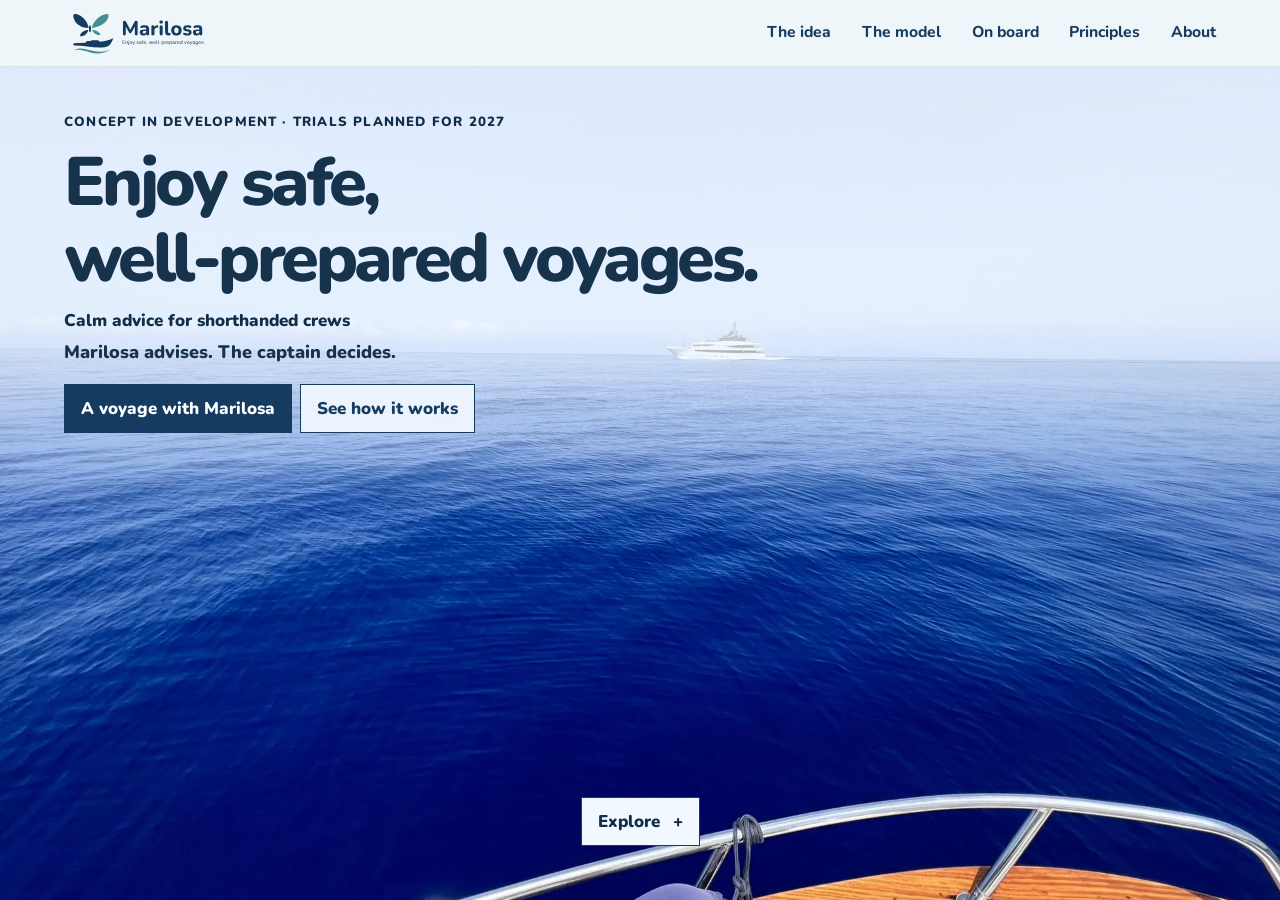
==== commit d9504651: "Open the homepage overview without scrolling" ====
--- a/index.html
+++ b/index.html
@@ -37,25 +37,48 @@
     <p class="core">Marilosa advises. The captain decides.</p>
     <p class="hero-actions"><a class="btn" href="on-board/">A voyage with Marilosa</a><a class="btn ghost" href="model/">See how it works</a></p>
   </div>
+  <button class="btn explore-button" type="button" aria-haspopup="dialog" id="open-explore">Explore <span aria-hidden="true">+</span></button>
 </section>
-<section class="page"><div class="wrap">
+<dialog class="explore-dialog" id="explore" aria-labelledby="explore-title">
+  <header class="explore-header">
+    <h2 id="explore-title">Explore Marilosa</h2>
+    <form method="dialog"><button type="submit" autofocus aria-label="Close overview">×</button></form>
+  </header>
   <p class="lead">Small crews on motor yachts carry a lot: the boat, the weather, the guests and each other. Marilosa is a calm advisor on the helm iPad. It brings together what the boat, the forecast and the crew already know, and shows what it means for this crew, today.</p>
-<div class="cols3 home-layers">
-  <div class="card"><h3>Prevent · before departure</h3><p>A short check of crew, vessel and plan, so gaps show up at the dock rather than at sea.</p></div>
-  <div class="card"><h3>Detect · underway</h3><p>Says plainly what is missing or old, and raises a concern when risks add up.</p></div>
-  <div class="card"><h3>Respond · when something happens</h3><p>Helps the crew stop and think, with options and a clear hand-over when they call for help.</p></div>
-</div>
-<p class="learn-foundation"><b>Learn</b> carries it all: after each voyage, a short debrief makes the next one better. Marilosa never steers and never decides.</p>
-  <div class="next"><span></span><a href="idea/">Next: The idea →</a></div>
-</div></section>
+  <div class="explore-choices" role="group" aria-label="Voyage stages">
+    <button type="button" aria-pressed="true">Prevent</button>
+    <button type="button" aria-pressed="false">Detect</button>
+    <button type="button" aria-pressed="false">Respond</button>
+    <button type="button" aria-pressed="false">Learn</button>
+  </div>
+  <div class="explore-detail" aria-live="polite">
+    <div data-panel><h3>Prevent · before departure</h3><p>A short check of crew, vessel and plan, so gaps show up at the dock rather than at sea.</p></div>
+    <div data-panel hidden><h3>Detect · underway</h3><p>Says plainly what is missing or old, and raises a concern when risks add up.</p></div>
+    <div data-panel hidden><h3>Respond · when something happens</h3><p>Helps the crew stop and think, with options and a clear hand-over when they call for help.</p></div>
+    <div data-panel hidden><p><b>Learn</b> carries it all: after each voyage, a short debrief makes the next one better. Marilosa never steers and never decides.</p></div>
+  </div>
+  <a class="explore-next" href="idea/">Next: The idea →</a>
+  <footer class="explore-footer">
+    <details>
+      <summary>Site information</summary>
+      <p>Marilosa · Marine Learning, Operations, and Safety Advisor</p>
+      <p>Marilosa is a concept in development; these pages describe intended functions. No cookies, no tracking. <a href="privacy.html">Privacy</a>. © 2026 Marilosa. Photo: <a href="https://www.pexels.com/photo/clear-sky-over-blue-sea-with-vessel-15027791/">Hessam Vakili / Pexels</a>.</p>
+      <nav class="utility" aria-label="More about Marilosa"><a href="status/">Status</a><a href="sustainability/">Sustainability</a></nav>
+    </details>
+  </footer>
+</dialog>
 </main>
-<footer><div class="wrap">
-  <img src="assets/marilosa-logo.svg" alt="Marilosa">
-  <div>
-    <p>Marilosa · Marine Learning, Operations, and Safety Advisor</p>
-    <p style="margin-top:10px">Marilosa is a concept in development; these pages describe intended functions. No cookies, no tracking. <a href="privacy.html">Privacy</a>. © 2026 Marilosa. Photo: <a href="https://www.pexels.com/photo/clear-sky-over-blue-sea-with-vessel-15027791/">Hessam Vakili / Pexels</a>.</p>
-  </div>
-  <nav class="utility" aria-label="More about Marilosa"><a href="status/">Status</a><a href="sustainability/">Sustainability</a></nav>
-</div></footer>
+<script>
+  const explore = document.querySelector('#explore');
+  document.querySelector('#open-explore').addEventListener('click', () => explore.showModal());
+  const choices = [...explore.querySelectorAll('.explore-choices button')];
+  const panels = [...explore.querySelectorAll('[data-panel]')];
+  choices.forEach((choice, index) => choice.addEventListener('click', () => {
+    choices.forEach((button, position) => {
+      button.setAttribute('aria-pressed', String(position === index));
+      panels[position].hidden = position !== index;
+    });
+  }));
+</script>
 </body>
 </html>
--- a/assets/site.css
+++ b/assets/site.css
@@ -86,7 +86,9 @@
   min-height: max(31rem, 100vh);
   min-height: max(31rem, 100svh);
   margin-top: calc(-1 * var(--home-header-height));
-  padding-block: calc(var(--home-header-height) + clamp(24px, 6vh, 68px)) 36px;
+  display: grid;
+  grid-template-rows: 1fr auto;
+  padding-block: calc(var(--home-header-height) + clamp(18px, 5vh, 62px)) clamp(20px, 6vh, 62px);
   background: #e4eef8;
 }
 .hero-photo, .hero::before {
@@ -114,8 +116,58 @@
 .hero-subtitle { margin-top: 11px; color: var(--deep); font-weight: 850; }
 .hero .core { margin-top: 4px; font-size: 1.13rem; font-weight: 850; }
 .hero-actions { display: flex; flex-wrap: wrap; gap: 8px; margin-top: 17px; }
-.page-home .page { padding-block: clamp(26px, 4vw, 56px); }
-.page-home .page .lead { grid-column: 1 / -1; }
+.hero .explore-button {
+  justify-self: center;
+  gap: 13px;
+  margin-top: 24px;
+  background: #f2f8ff;
+  color: var(--deep);
+  cursor: pointer;
+}
+.explore-dialog {
+  width: min(calc(100% - 24px), 700px);
+  max-height: calc(100% - 24px);
+  padding: clamp(16px, 3vw, 32px);
+  border: 1px solid var(--line);
+  color: var(--ink);
+  background: var(--paper);
+}
+.explore-dialog::backdrop { background: #102d49b8; }
+.explore-header { display: flex; align-items: center; justify-content: space-between; gap: 8px; }
+.explore-header h2 { font-size: clamp(1.55rem, 4vw, 2.4rem); }
+.explore-header button {
+  width: 44px;
+  height: 44px;
+  border: 0;
+  background: var(--mist);
+  color: var(--deep);
+  font-size: 1.6rem;
+  cursor: pointer;
+}
+.explore-dialog .lead { margin-top: 12px; font-size: 1rem; line-height: 1.5; }
+.explore-choices {
+  display: grid;
+  grid-template-columns: repeat(4, minmax(0, 1fr));
+  gap: 4px;
+  margin-top: 16px;
+}
+.explore-choices button {
+  min-height: 44px;
+  padding: 4px;
+  border: 0;
+  background: var(--ice);
+  color: var(--deep);
+  font-weight: 850;
+  cursor: pointer;
+}
+.explore-choices [aria-pressed="true"] { background: var(--deep); color: var(--white); }
+.explore-detail { min-height: 7rem; padding: 12px; background: var(--ice); line-height: 1.45; }
+.explore-detail h3 { margin-bottom: 6px; font-size: 1rem; }
+.explore-next { display: inline-flex; align-items: center; min-height: 44px; font-weight: 850; }
+.explore-footer { padding: 10px 0 0; background: transparent; }
+.explore-footer summary { min-height: 40px; padding-block: 8px; font-weight: 750; cursor: pointer; }
+.explore-footer p, .explore-footer .utility { font-size: .8rem; line-height: 1.45; }
+.explore-footer .utility a { display: inline-flex; align-items: center; min-height: 36px; }
 .btn {
   display: inline-flex;
   min-height: 46px;
@@ -131,10 +183,6 @@
 .btn:hover, .next a:hover { text-decoration: underline; }
 .cols3 { display: grid; grid-template-columns: repeat(3, minmax(0, 1fr)); gap: 12px; margin-top: 35px; }
 .cols3 > div { padding: clamp(18px, 3vw, 38px); background: var(--ice); }
-.home-layers { margin-top: clamp(32px, 6vw, 82px); }
-.home-layers > .card { background: var(--paper); border-top: 2px solid var(--mist); }
-.home-layers h3 { margin-bottom: 12px; }
-.learn-foundation { margin-top: 12px; padding: clamp(20px, 3vw, 32px); background: var(--mist); color: var(--navy); }
 .stat { margin-bottom: 12px; font-size: clamp(2.5rem, 5vw, 4.7rem); font-weight: 900; letter-spacing: -.05em; line-height: .95; }
 .note { margin-top: 20px; max-width: 86ch; }
 
@@ -218,27 +266,6 @@
 .privacy h2 { margin: 26px 0 7px; font-size: 1.45rem; letter-spacing: -.015em; }
 .privacy .muted { color: var(--muted); margin-top: 5px; }
 
-@media (min-width: 900px) {
-  .hero::before { mask-image: linear-gradient(90deg, #000 36%, transparent 70%); }
-  .home-layers { margin-top: 16px; }
-  .home-layers > .card { padding: 12px 20px; }
-  .home-layers h3 { margin-bottom: 7px; font-size: 1.18rem; }
-  .home-layers p { line-height: 1.46; }
-  .learn-foundation { padding: 12px 20px; }
-  .page-home .next { margin-top: 13px; }
-  .page-home footer { padding-block: 19px; }
-}
-@media (min-width: 1120px) {
-  .page-home .page > .wrap {
-    display: grid;
-    grid-template-columns: minmax(0, 1fr) auto;
-    column-gap: 12px;
-  }
-  .home-layers { grid-column: 1 / -1; }
-  .page-home .next { align-items: stretch; margin-top: 12px; }
-  .page-home .next > span { display: none; }
-}
-
 @media (max-width: 899px) {
   html { scroll-padding-top: 79px; }
   .site > header .wrap { min-height: 67px; }
@@ -268,3 +295,20 @@
   .scene { gap: 14px; }
   .next { flex-wrap: wrap; }
 }
+
+@media (max-width: 420px) and (max-height: 680px) {
+  .hero { padding-block: calc(var(--home-header-height) + 14px) 18px; }
+  .hero h1 { font-size: 2.12rem; }
+  .hero-actions { margin-top: 12px; }
+  .hero-actions .btn { padding-inline: 10px; font-size: .92rem; }
+  .hero .explore-button { margin-top: 14px; }
+  .explore-dialog { padding: 12px; }
+  .explore-dialog .lead { margin-top: 8px; font-size: .92rem; line-height: 1.4; }
+  .explore-choices { margin-top: 10px; }
+  .explore-choices button { font-size: .9rem; }
+  .explore-detail { min-height: 0; padding: 10px; font-size: .92rem; }
+  .explore-footer p, .explore-footer .utility { font-size: .75rem; line-height: 1.35; }
+  .explore-dialog:has(.explore-footer details[open]) > :is(.lead, .explore-choices, .explore-detail, .explore-next) {
+    display: none;
+  }
+}
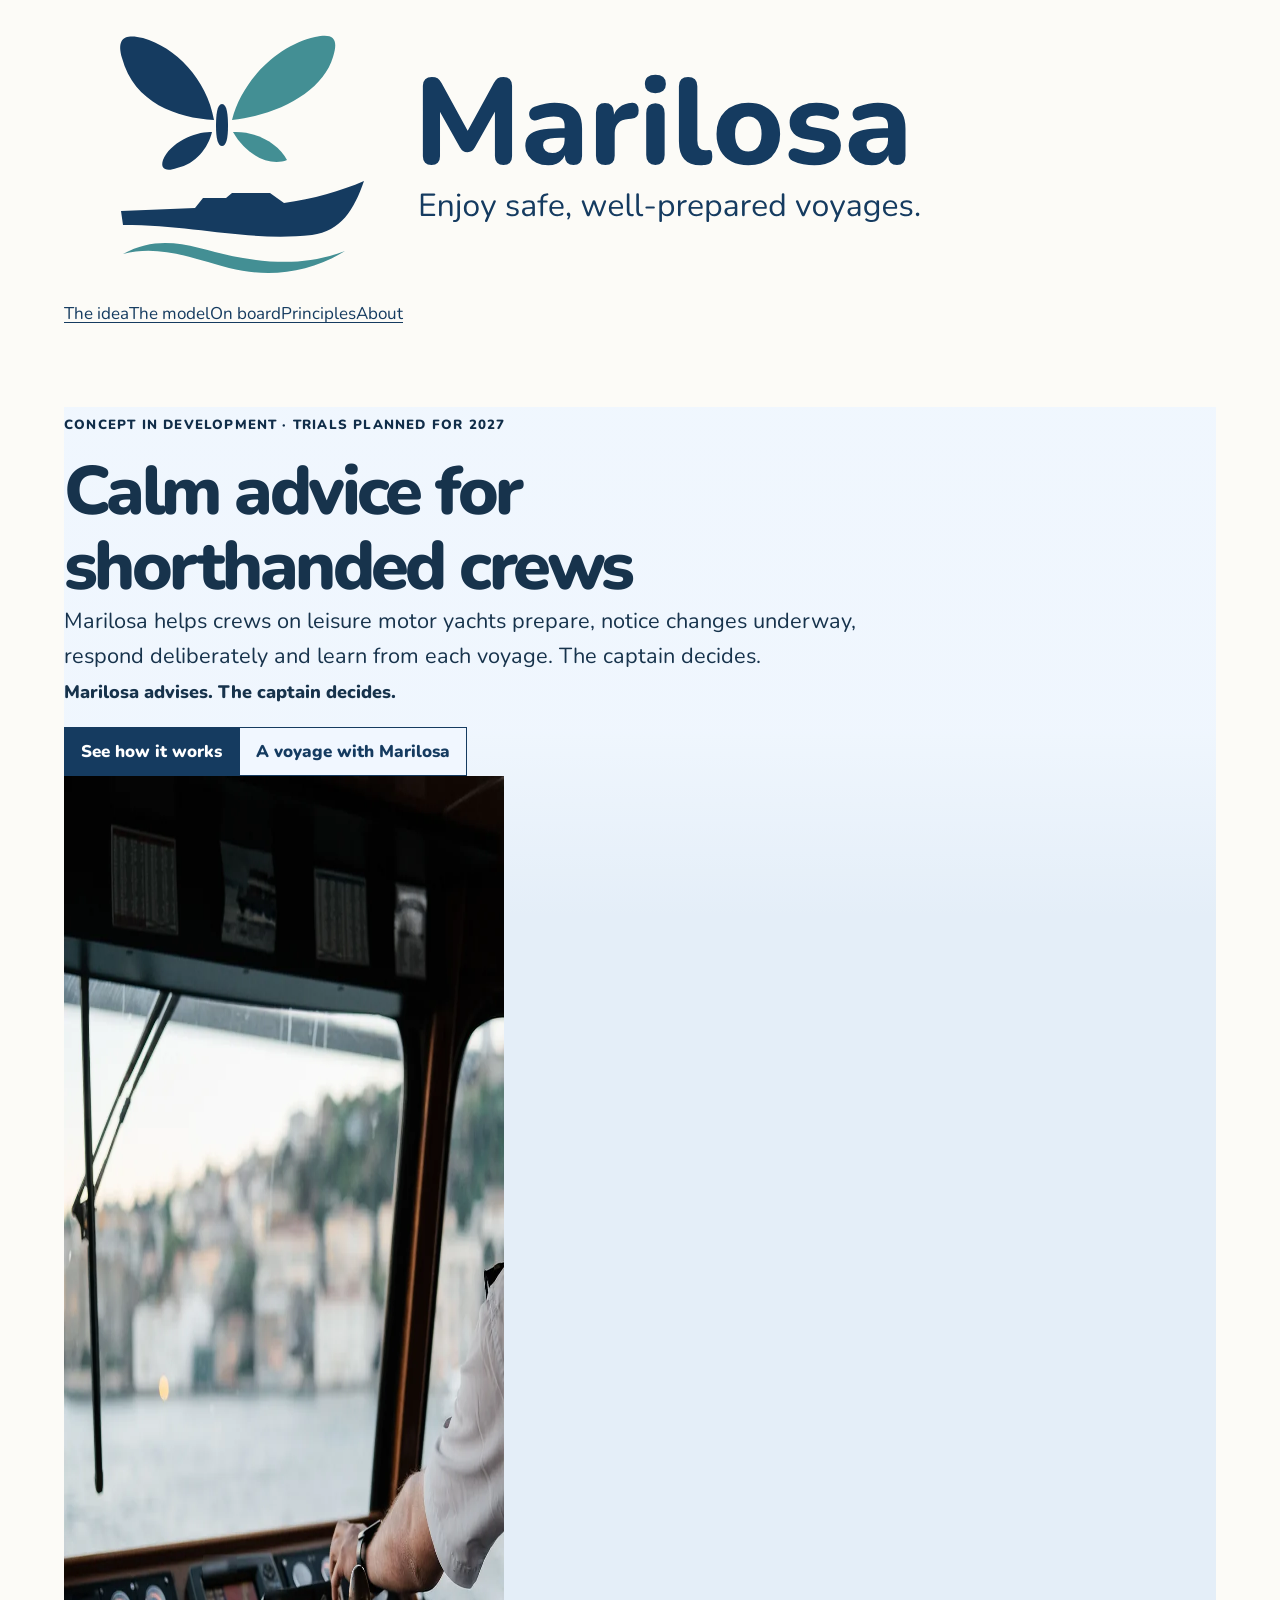
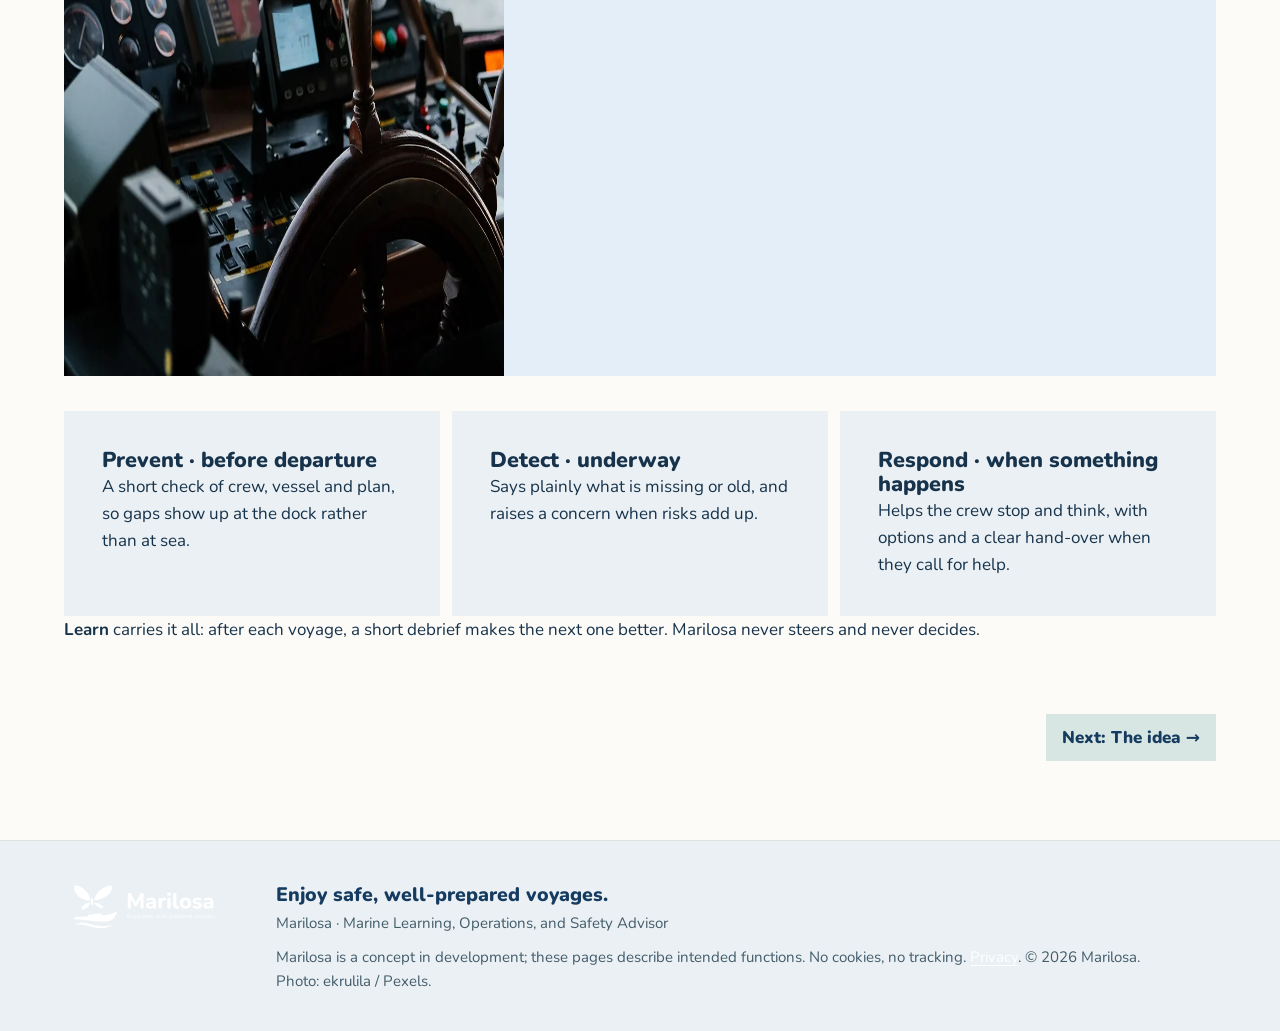
==== commit 7c49dc4e: "Apply adopted Marilosa homepage pitch" ====
--- a/index.html
+++ b/index.html
@@ -5,7 +5,7 @@
 <meta name="viewport" content="width=device-width, initial-scale=1">
 <meta name="robots" content="noindex, nofollow">
 <title>Marilosa · Calm advice for shorthanded crews</title>
-<meta name="description" content="Marilosa is a concept for an advisory assistant for motor yachts with small crews. Marilosa advises. The captain decides.">
+<meta name="description" content="Marilosa is in development. Marilosa helps crews on leisure motor yachts prepare, notice changes underway, respond deliberately and learn from each voyage. The captain decides.">
 <link rel="icon" href="favicon.svg" type="image/svg+xml">
 <link rel="apple-touch-icon" href="apple-touch-icon.png">
 <link rel="canonical" href="https://marilosa.com/">
@@ -13,7 +13,7 @@
 <meta property="og:url" content="https://marilosa.com/">
 <meta property="og:site_name" content="Marilosa">
 <meta property="og:title" content="Marilosa · Calm advice for shorthanded crews">
-<meta property="og:description" content="Marilosa is a concept for an advisory assistant for motor yachts with small crews. Marilosa advises. The captain decides.">
+<meta property="og:description" content="Marilosa is in development. Marilosa helps crews on leisure motor yachts prepare, notice changes underway, respond deliberately and learn from each voyage. The captain decides.">
 <meta property="og:image" content="https://marilosa.com/assets/og-image.png">
 <meta property="og:image:width" content="1200">
 <meta property="og:image:height" content="630">
@@ -21,64 +21,40 @@
 <link rel="stylesheet" href="assets/site.css">
 <script>document.documentElement.className='js'</script>
 </head>
-<body class="site page-home">
+<body>
 <header><div class="wrap">
   <a href="./" aria-label="Marilosa home"><img src="assets/marilosa-logo.svg" alt="Marilosa: Enjoy safe, well-prepared voyages."></a>
   <nav aria-label="Main"><a href="idea/">The idea</a><a href="model/">The model</a><a href="on-board/">On board</a><a href="principles/">Principles</a><a href="about/">About</a></nav>
   <details class="menu"><summary aria-label="Open menu">Menu</summary><nav aria-label="Main"><a href="idea/">The idea</a><a href="model/">The model</a><a href="on-board/">On board</a><a href="principles/">Principles</a><a href="about/">About</a></nav></details>
 </div></header>
 <main id="top">
-<section class="hero" aria-labelledby="home-heading">
-  <img class="hero-photo" src="assets/photos/open-ocean.webp" width="1920" height="1440" alt="" fetchpriority="high">
-  <div class="wrap hero-content">
+<section class="page"><div class="wrap">
+  <div class="hero" style="padding:8px 0 0"><div class="grid">
+  <div>
     <span class="badge">Concept in development · trials planned for 2027</span>
-    <h1 id="home-heading">Enjoy safe, <span>well-prepared</span> voyages.</h1>
-    <p class="hero-subtitle">Calm advice for shorthanded crews</p>
+    <h1 style="margin-top:18px">Calm advice for shorthanded crews</h1>
+    <p class="lead">Marilosa helps crews on leisure motor yachts prepare, notice changes underway, respond deliberately and learn from each voyage. The captain decides.</p>
     <p class="core">Marilosa advises. The captain decides.</p>
-    <p class="hero-actions"><a class="btn" href="on-board/">A voyage with Marilosa</a><a class="btn ghost" href="model/">See how it works</a></p>
+    <p style="margin-top:20px"><a class="btn" href="model/">See how it works</a><a class="btn ghost" href="on-board/">A voyage with Marilosa</a></p>
   </div>
-  <button class="btn explore-button" type="button" aria-haspopup="dialog" id="open-explore">Explore <span aria-hidden="true">+</span></button>
-</section>
-<dialog class="explore-dialog" id="explore" aria-labelledby="explore-title">
-  <header class="explore-header">
-    <h2 id="explore-title">Explore Marilosa</h2>
-    <form method="dialog"><button type="submit" autofocus aria-label="Close overview">×</button></form>
-  </header>
-  <p class="lead">Small crews on motor yachts carry a lot: the boat, the weather, the guests and each other. Marilosa is a calm advisor on the helm iPad. It brings together what the boat, the forecast and the crew already know, and shows what it means for this crew, today.</p>
-  <div class="explore-choices" role="group" aria-label="Voyage stages">
-    <button type="button" aria-pressed="true">Prevent</button>
-    <button type="button" aria-pressed="false">Detect</button>
-    <button type="button" aria-pressed="false">Respond</button>
-    <button type="button" aria-pressed="false">Learn</button>
+  <img class="photo" src="assets/photos/helm.webp" width="960" height="1200" alt="A captain’s hand on the wheel in a motor yacht wheelhouse, with instruments and a harbour town outside the windows." style="max-width:440px">
+</div></div>
+<div class="cols3 home-layers">
+  <div class="card"><h3>Prevent · before departure</h3><p>A short check of crew, vessel and plan, so gaps show up at the dock rather than at sea.</p></div>
+  <div class="card"><h3>Detect · underway</h3><p>Says plainly what is missing or old, and raises a concern when risks add up.</p></div>
+  <div class="card"><h3>Respond · when something happens</h3><p>Helps the crew stop and think, with options and a clear hand-over when they call for help.</p></div>
+</div>
+<p class="learn-foundation"><b>Learn</b> carries it all: after each voyage, a short debrief makes the next one better. Marilosa never steers and never decides.</p>
+  <div class="next"><span></span><a href="idea/">Next: The idea →</a></div>
+</div></section>
+</main>
+<footer><div class="wrap">
+  <img src="assets/marilosa-logo-white.svg" alt="Marilosa">
+  <div>
+    <p class="promise">Enjoy safe, well-prepared voyages.</p>
+    <p>Marilosa · Marine Learning, Operations, and Safety Advisor</p>
+    <p style="margin-top:10px">Marilosa is a concept in development; these pages describe intended functions. No cookies, no tracking. <a href="privacy.html" style="color:#fff">Privacy</a>. © 2026 Marilosa. Photo: ekrulila / Pexels.</p>
   </div>
-  <div class="explore-detail" aria-live="polite">
-    <div data-panel><h3>Prevent · before departure</h3><p>A short check of crew, vessel and plan, so gaps show up at the dock rather than at sea.</p></div>
-    <div data-panel hidden><h3>Detect · underway</h3><p>Says plainly what is missing or old, and raises a concern when risks add up.</p></div>
-    <div data-panel hidden><h3>Respond · when something happens</h3><p>Helps the crew stop and think, with options and a clear hand-over when they call for help.</p></div>
-    <div data-panel hidden><p><b>Learn</b> carries it all: after each voyage, a short debrief makes the next one better. Marilosa never steers and never decides.</p></div>
-  </div>
-  <a class="explore-next" href="idea/">Next: The idea →</a>
-  <footer class="explore-footer">
-    <details>
-      <summary>Site information</summary>
-      <p>Marilosa · Marine Learning, Operations, and Safety Advisor</p>
-      <p>Marilosa is a concept in development; these pages describe intended functions. No cookies, no tracking. <a href="privacy.html">Privacy</a>. © 2026 Marilosa. Photo: <a href="https://www.pexels.com/photo/clear-sky-over-blue-sea-with-vessel-15027791/">Hessam Vakili / Pexels</a>.</p>
-      <nav class="utility" aria-label="More about Marilosa"><a href="status/">Status</a><a href="sustainability/">Sustainability</a></nav>
-    </details>
-  </footer>
-</dialog>
-</main>
-<script>
-  const explore = document.querySelector('#explore');
-  document.querySelector('#open-explore').addEventListener('click', () => explore.showModal());
-  const choices = [...explore.querySelectorAll('.explore-choices button')];
-  const panels = [...explore.querySelectorAll('[data-panel]')];
-  choices.forEach((choice, index) => choice.addEventListener('click', () => {
-    choices.forEach((button, position) => {
-      button.setAttribute('aria-pressed', String(position === index));
-      panels[position].hidden = position !== index;
-    });
-  }));
-</script>
+</div></footer>
 </body>
 </html>
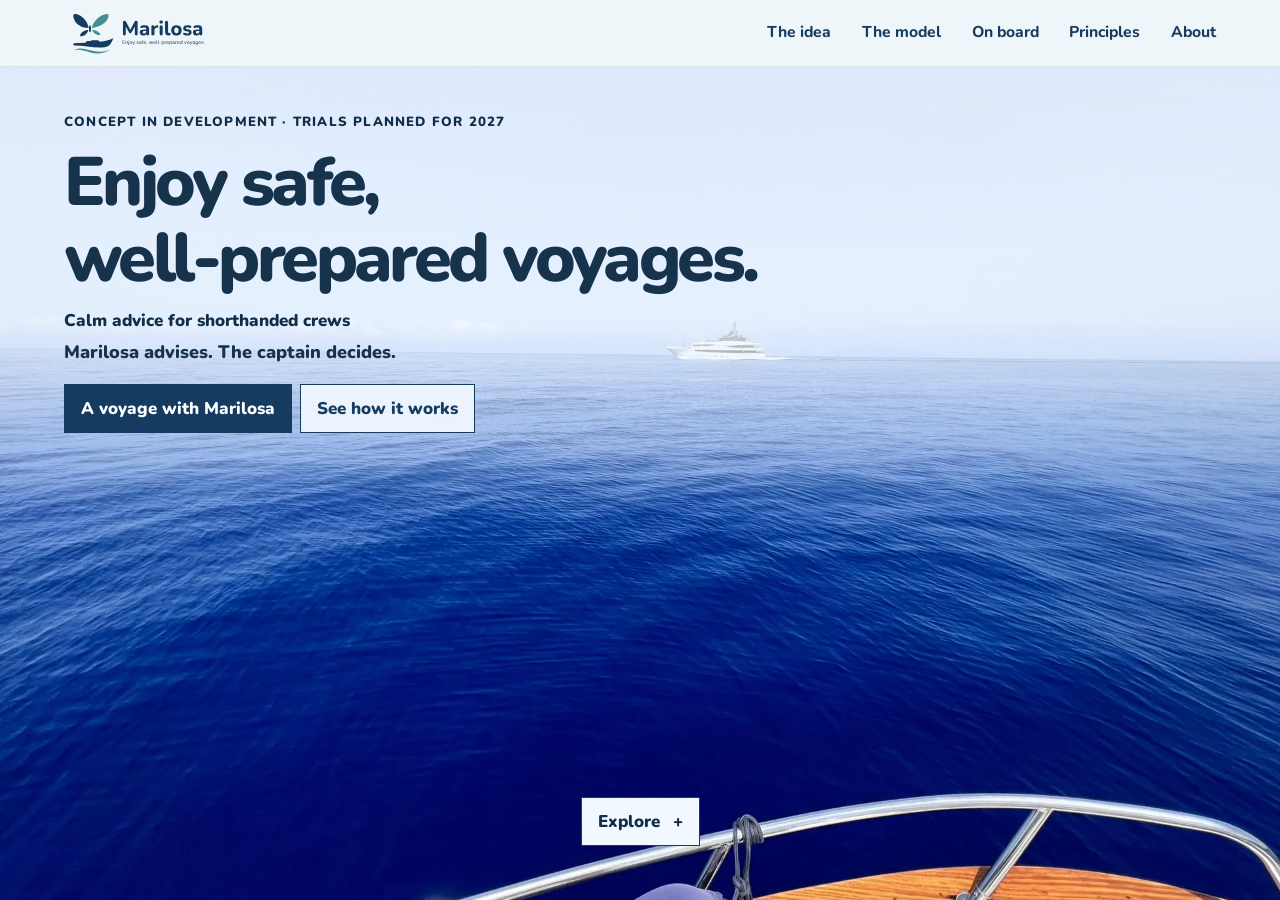
==== commit 488d669d: "Merge 837e1a74613413d9d0ccd89cd21f6efdb59da317 into c8c6878c9126e32646e4291b14858661f7c7cc40" ====
--- a/index.html
+++ b/index.html
@@ -21,40 +21,64 @@
 <link rel="stylesheet" href="assets/site.css">
 <script>document.documentElement.className='js'</script>
 </head>
-<body>
+<body class="site page-home">
 <header><div class="wrap">
   <a href="./" aria-label="Marilosa home"><img src="assets/marilosa-logo.svg" alt="Marilosa: Enjoy safe, well-prepared voyages."></a>
   <nav aria-label="Main"><a href="idea/">The idea</a><a href="model/">The model</a><a href="on-board/">On board</a><a href="principles/">Principles</a><a href="about/">About</a></nav>
   <details class="menu"><summary aria-label="Open menu">Menu</summary><nav aria-label="Main"><a href="idea/">The idea</a><a href="model/">The model</a><a href="on-board/">On board</a><a href="principles/">Principles</a><a href="about/">About</a></nav></details>
 </div></header>
 <main id="top">
-<section class="page"><div class="wrap">
-  <div class="hero" style="padding:8px 0 0"><div class="grid">
-  <div>
+<section class="hero" aria-labelledby="home-heading">
+  <img class="hero-photo" src="assets/photos/open-ocean.webp" width="1920" height="1440" alt="" fetchpriority="high">
+  <div class="wrap hero-content">
     <span class="badge">Concept in development · trials planned for 2027</span>
-    <h1 style="margin-top:18px">Calm advice for shorthanded crews</h1>
-    <p class="lead">Marilosa helps crews on leisure motor yachts prepare, notice changes underway, respond deliberately and learn from each voyage. The captain decides.</p>
+    <h1 id="home-heading">Enjoy safe, <span>well-prepared</span> voyages.</h1>
+    <p class="hero-subtitle">Calm advice for shorthanded crews</p>
     <p class="core">Marilosa advises. The captain decides.</p>
-    <p style="margin-top:20px"><a class="btn" href="model/">See how it works</a><a class="btn ghost" href="on-board/">A voyage with Marilosa</a></p>
+    <p class="hero-actions"><a class="btn" href="on-board/">A voyage with Marilosa</a><a class="btn ghost" href="model/">See how it works</a></p>
   </div>
-  <img class="photo" src="assets/photos/helm.webp" width="960" height="1200" alt="A captain’s hand on the wheel in a motor yacht wheelhouse, with instruments and a harbour town outside the windows." style="max-width:440px">
-</div></div>
-<div class="cols3 home-layers">
-  <div class="card"><h3>Prevent · before departure</h3><p>A short check of crew, vessel and plan, so gaps show up at the dock rather than at sea.</p></div>
-  <div class="card"><h3>Detect · underway</h3><p>Says plainly what is missing or old, and raises a concern when risks add up.</p></div>
-  <div class="card"><h3>Respond · when something happens</h3><p>Helps the crew stop and think, with options and a clear hand-over when they call for help.</p></div>
-</div>
-<p class="learn-foundation"><b>Learn</b> carries it all: after each voyage, a short debrief makes the next one better. Marilosa never steers and never decides.</p>
-  <div class="next"><span></span><a href="idea/">Next: The idea →</a></div>
-</div></section>
+  <button class="btn explore-button" type="button" aria-haspopup="dialog" id="open-explore">Explore <span aria-hidden="true">+</span></button>
+</section>
+<dialog class="explore-dialog" id="explore" aria-labelledby="explore-title">
+  <header class="explore-header">
+    <h2 id="explore-title">Explore Marilosa</h2>
+    <form method="dialog"><button type="submit" autofocus aria-label="Close overview">×</button></form>
+  </header>
+  <p class="lead">Marilosa helps crews on leisure motor yachts prepare, notice changes underway, respond deliberately and learn from each voyage. The captain decides.</p>
+  <div class="explore-choices" role="group" aria-label="Voyage stages">
+    <button type="button" aria-pressed="true">Prevent</button>
+    <button type="button" aria-pressed="false">Detect</button>
+    <button type="button" aria-pressed="false">Respond</button>
+    <button type="button" aria-pressed="false">Learn</button>
+  </div>
+  <div class="explore-detail" aria-live="polite">
+    <div data-panel><h3>Prevent · before departure</h3><p>A short check of crew, vessel and plan, so gaps show up at the dock rather than at sea.</p></div>
+    <div data-panel hidden><h3>Detect · underway</h3><p>Says plainly what is missing or old, and raises a concern when risks add up.</p></div>
+    <div data-panel hidden><h3>Respond · when something happens</h3><p>Helps the crew stop and think, with options and a clear hand-over when they call for help.</p></div>
+    <div data-panel hidden><p><b>Learn</b> carries it all: after each voyage, a short debrief makes the next one better. Marilosa never steers and never decides.</p></div>
+  </div>
+  <a class="explore-next" href="idea/">Next: The idea →</a>
+  <footer class="explore-footer">
+    <details>
+      <summary>Site information</summary>
+      <p>Marilosa · Marine Learning, Operations, and Safety Advisor</p>
+      <p>Marilosa is a concept in development; these pages describe intended functions. No cookies, no tracking. <a href="privacy.html">Privacy</a>. © 2026 Marilosa. Photo: <a href="https://www.pexels.com/photo/clear-sky-over-blue-sea-with-vessel-15027791/">Hessam Vakili / Pexels</a>.</p>
+      <nav class="utility" aria-label="More about Marilosa"><a href="status/">Status</a><a href="sustainability/">Sustainability</a></nav>
+    </details>
+  </footer>
+</dialog>
 </main>
-<footer><div class="wrap">
-  <img src="assets/marilosa-logo-white.svg" alt="Marilosa">
-  <div>
-    <p class="promise">Enjoy safe, well-prepared voyages.</p>
-    <p>Marilosa · Marine Learning, Operations, and Safety Advisor</p>
-    <p style="margin-top:10px">Marilosa is a concept in development; these pages describe intended functions. No cookies, no tracking. <a href="privacy.html" style="color:#fff">Privacy</a>. © 2026 Marilosa. Photo: ekrulila / Pexels.</p>
-  </div>
-</div></footer>
+<script>
+  const explore = document.querySelector('#explore');
+  document.querySelector('#open-explore').addEventListener('click', () => explore.showModal());
+  const choices = [...explore.querySelectorAll('.explore-choices button')];
+  const panels = [...explore.querySelectorAll('[data-panel]')];
+  choices.forEach((choice, index) => choice.addEventListener('click', () => {
+    choices.forEach((button, position) => {
+      button.setAttribute('aria-pressed', String(position === index));
+      panels[position].hidden = position !== index;
+    });
+  }));
+</script>
 </body>
 </html>
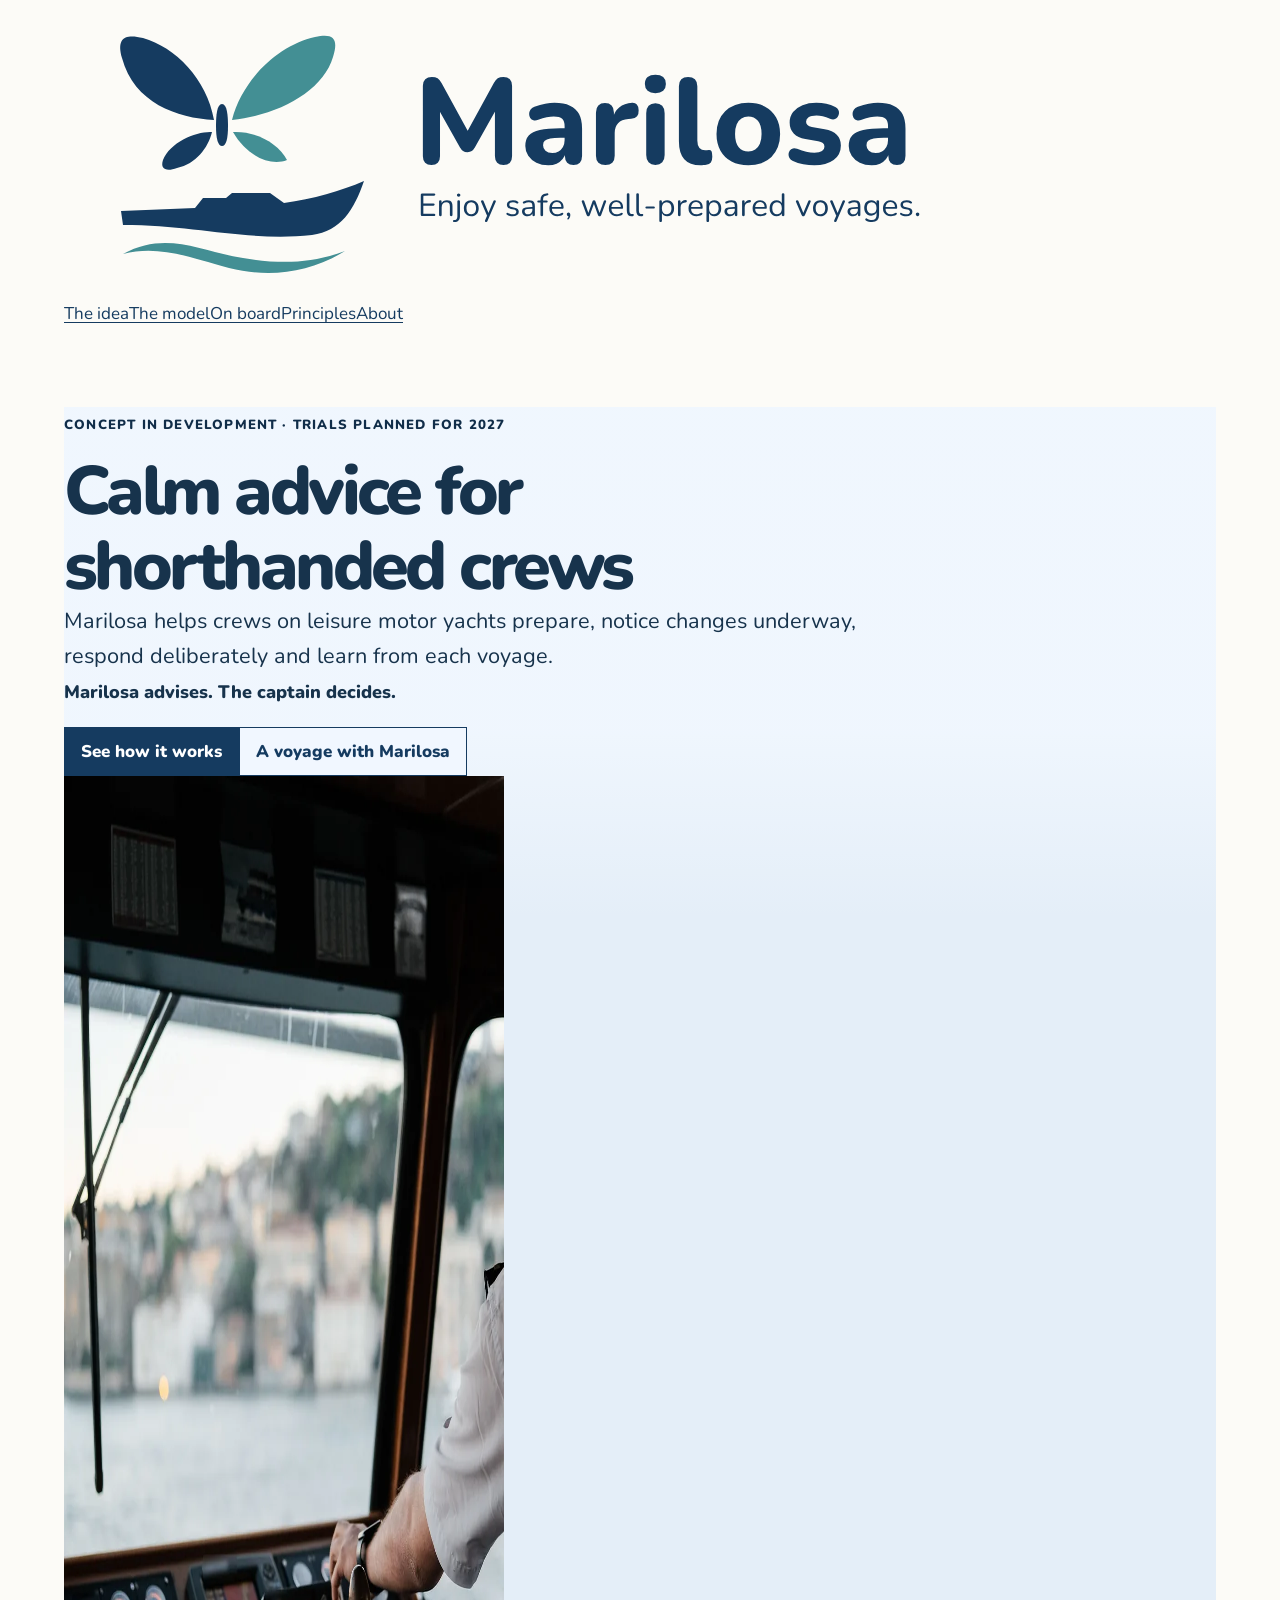
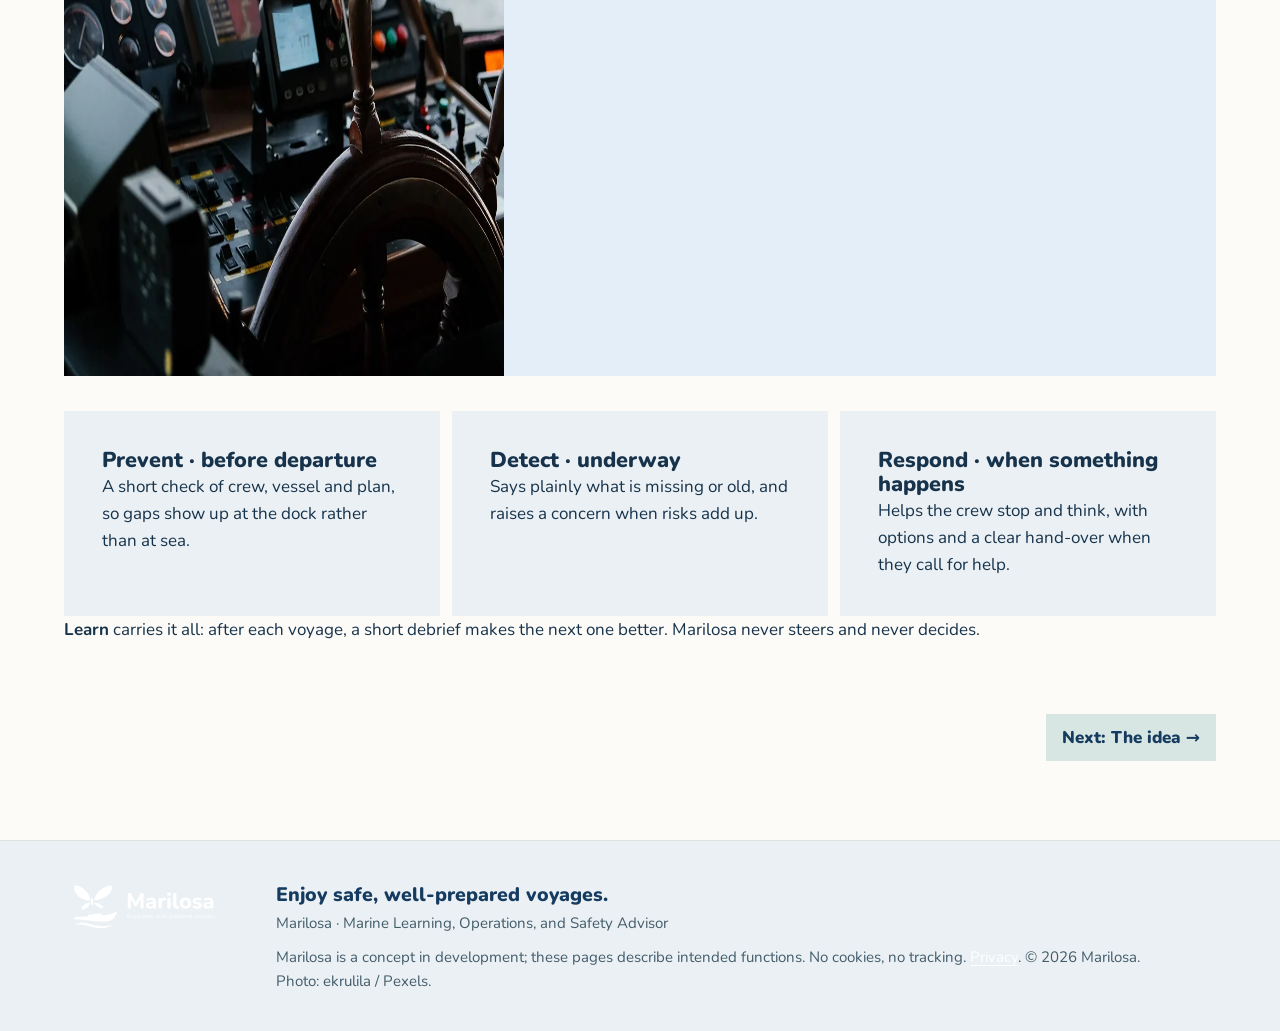
==== commit b80e6831: "Remove repeated captain line from homepage lead" ====
--- a/index.html
+++ b/index.html
@@ -21,64 +21,40 @@
 <link rel="stylesheet" href="assets/site.css">
 <script>document.documentElement.className='js'</script>
 </head>
-<body class="site page-home">
+<body>
 <header><div class="wrap">
   <a href="./" aria-label="Marilosa home"><img src="assets/marilosa-logo.svg" alt="Marilosa: Enjoy safe, well-prepared voyages."></a>
   <nav aria-label="Main"><a href="idea/">The idea</a><a href="model/">The model</a><a href="on-board/">On board</a><a href="principles/">Principles</a><a href="about/">About</a></nav>
   <details class="menu"><summary aria-label="Open menu">Menu</summary><nav aria-label="Main"><a href="idea/">The idea</a><a href="model/">The model</a><a href="on-board/">On board</a><a href="principles/">Principles</a><a href="about/">About</a></nav></details>
 </div></header>
 <main id="top">
-<section class="hero" aria-labelledby="home-heading">
-  <img class="hero-photo" src="assets/photos/open-ocean.webp" width="1920" height="1440" alt="" fetchpriority="high">
-  <div class="wrap hero-content">
+<section class="page"><div class="wrap">
+  <div class="hero" style="padding:8px 0 0"><div class="grid">
+  <div>
     <span class="badge">Concept in development · trials planned for 2027</span>
-    <h1 id="home-heading">Enjoy safe, <span>well-prepared</span> voyages.</h1>
-    <p class="hero-subtitle">Calm advice for shorthanded crews</p>
+    <h1 style="margin-top:18px">Calm advice for shorthanded crews</h1>
+    <p class="lead">Marilosa helps crews on leisure motor yachts prepare, notice changes underway, respond deliberately and learn from each voyage.</p>
     <p class="core">Marilosa advises. The captain decides.</p>
-    <p class="hero-actions"><a class="btn" href="on-board/">A voyage with Marilosa</a><a class="btn ghost" href="model/">See how it works</a></p>
+    <p style="margin-top:20px"><a class="btn" href="model/">See how it works</a><a class="btn ghost" href="on-board/">A voyage with Marilosa</a></p>
   </div>
-  <button class="btn explore-button" type="button" aria-haspopup="dialog" id="open-explore">Explore <span aria-hidden="true">+</span></button>
-</section>
-<dialog class="explore-dialog" id="explore" aria-labelledby="explore-title">
-  <header class="explore-header">
-    <h2 id="explore-title">Explore Marilosa</h2>
-    <form method="dialog"><button type="submit" autofocus aria-label="Close overview">×</button></form>
-  </header>
-  <p class="lead">Marilosa helps crews on leisure motor yachts prepare, notice changes underway, respond deliberately and learn from each voyage. The captain decides.</p>
-  <div class="explore-choices" role="group" aria-label="Voyage stages">
-    <button type="button" aria-pressed="true">Prevent</button>
-    <button type="button" aria-pressed="false">Detect</button>
-    <button type="button" aria-pressed="false">Respond</button>
-    <button type="button" aria-pressed="false">Learn</button>
+  <img class="photo" src="assets/photos/helm.webp" width="960" height="1200" alt="A captain’s hand on the wheel in a motor yacht wheelhouse, with instruments and a harbour town outside the windows." style="max-width:440px">
+</div></div>
+<div class="cols3 home-layers">
+  <div class="card"><h3>Prevent · before departure</h3><p>A short check of crew, vessel and plan, so gaps show up at the dock rather than at sea.</p></div>
+  <div class="card"><h3>Detect · underway</h3><p>Says plainly what is missing or old, and raises a concern when risks add up.</p></div>
+  <div class="card"><h3>Respond · when something happens</h3><p>Helps the crew stop and think, with options and a clear hand-over when they call for help.</p></div>
+</div>
+<p class="learn-foundation"><b>Learn</b> carries it all: after each voyage, a short debrief makes the next one better. Marilosa never steers and never decides.</p>
+  <div class="next"><span></span><a href="idea/">Next: The idea →</a></div>
+</div></section>
+</main>
+<footer><div class="wrap">
+  <img src="assets/marilosa-logo-white.svg" alt="Marilosa">
+  <div>
+    <p class="promise">Enjoy safe, well-prepared voyages.</p>
+    <p>Marilosa · Marine Learning, Operations, and Safety Advisor</p>
+    <p style="margin-top:10px">Marilosa is a concept in development; these pages describe intended functions. No cookies, no tracking. <a href="privacy.html" style="color:#fff">Privacy</a>. © 2026 Marilosa. Photo: ekrulila / Pexels.</p>
   </div>
-  <div class="explore-detail" aria-live="polite">
-    <div data-panel><h3>Prevent · before departure</h3><p>A short check of crew, vessel and plan, so gaps show up at the dock rather than at sea.</p></div>
-    <div data-panel hidden><h3>Detect · underway</h3><p>Says plainly what is missing or old, and raises a concern when risks add up.</p></div>
-    <div data-panel hidden><h3>Respond · when something happens</h3><p>Helps the crew stop and think, with options and a clear hand-over when they call for help.</p></div>
-    <div data-panel hidden><p><b>Learn</b> carries it all: after each voyage, a short debrief makes the next one better. Marilosa never steers and never decides.</p></div>
-  </div>
-  <a class="explore-next" href="idea/">Next: The idea →</a>
-  <footer class="explore-footer">
-    <details>
-      <summary>Site information</summary>
-      <p>Marilosa · Marine Learning, Operations, and Safety Advisor</p>
-      <p>Marilosa is a concept in development; these pages describe intended functions. No cookies, no tracking. <a href="privacy.html">Privacy</a>. © 2026 Marilosa. Photo: <a href="https://www.pexels.com/photo/clear-sky-over-blue-sea-with-vessel-15027791/">Hessam Vakili / Pexels</a>.</p>
-      <nav class="utility" aria-label="More about Marilosa"><a href="status/">Status</a><a href="sustainability/">Sustainability</a></nav>
-    </details>
-  </footer>
-</dialog>
-</main>
-<script>
-  const explore = document.querySelector('#explore');
-  document.querySelector('#open-explore').addEventListener('click', () => explore.showModal());
-  const choices = [...explore.querySelectorAll('.explore-choices button')];
-  const panels = [...explore.querySelectorAll('[data-panel]')];
-  choices.forEach((choice, index) => choice.addEventListener('click', () => {
-    choices.forEach((button, position) => {
-      button.setAttribute('aria-pressed', String(position === index));
-      panels[position].hidden = position !== index;
-    });
-  }));
-</script>
+</div></footer>
 </body>
 </html>
